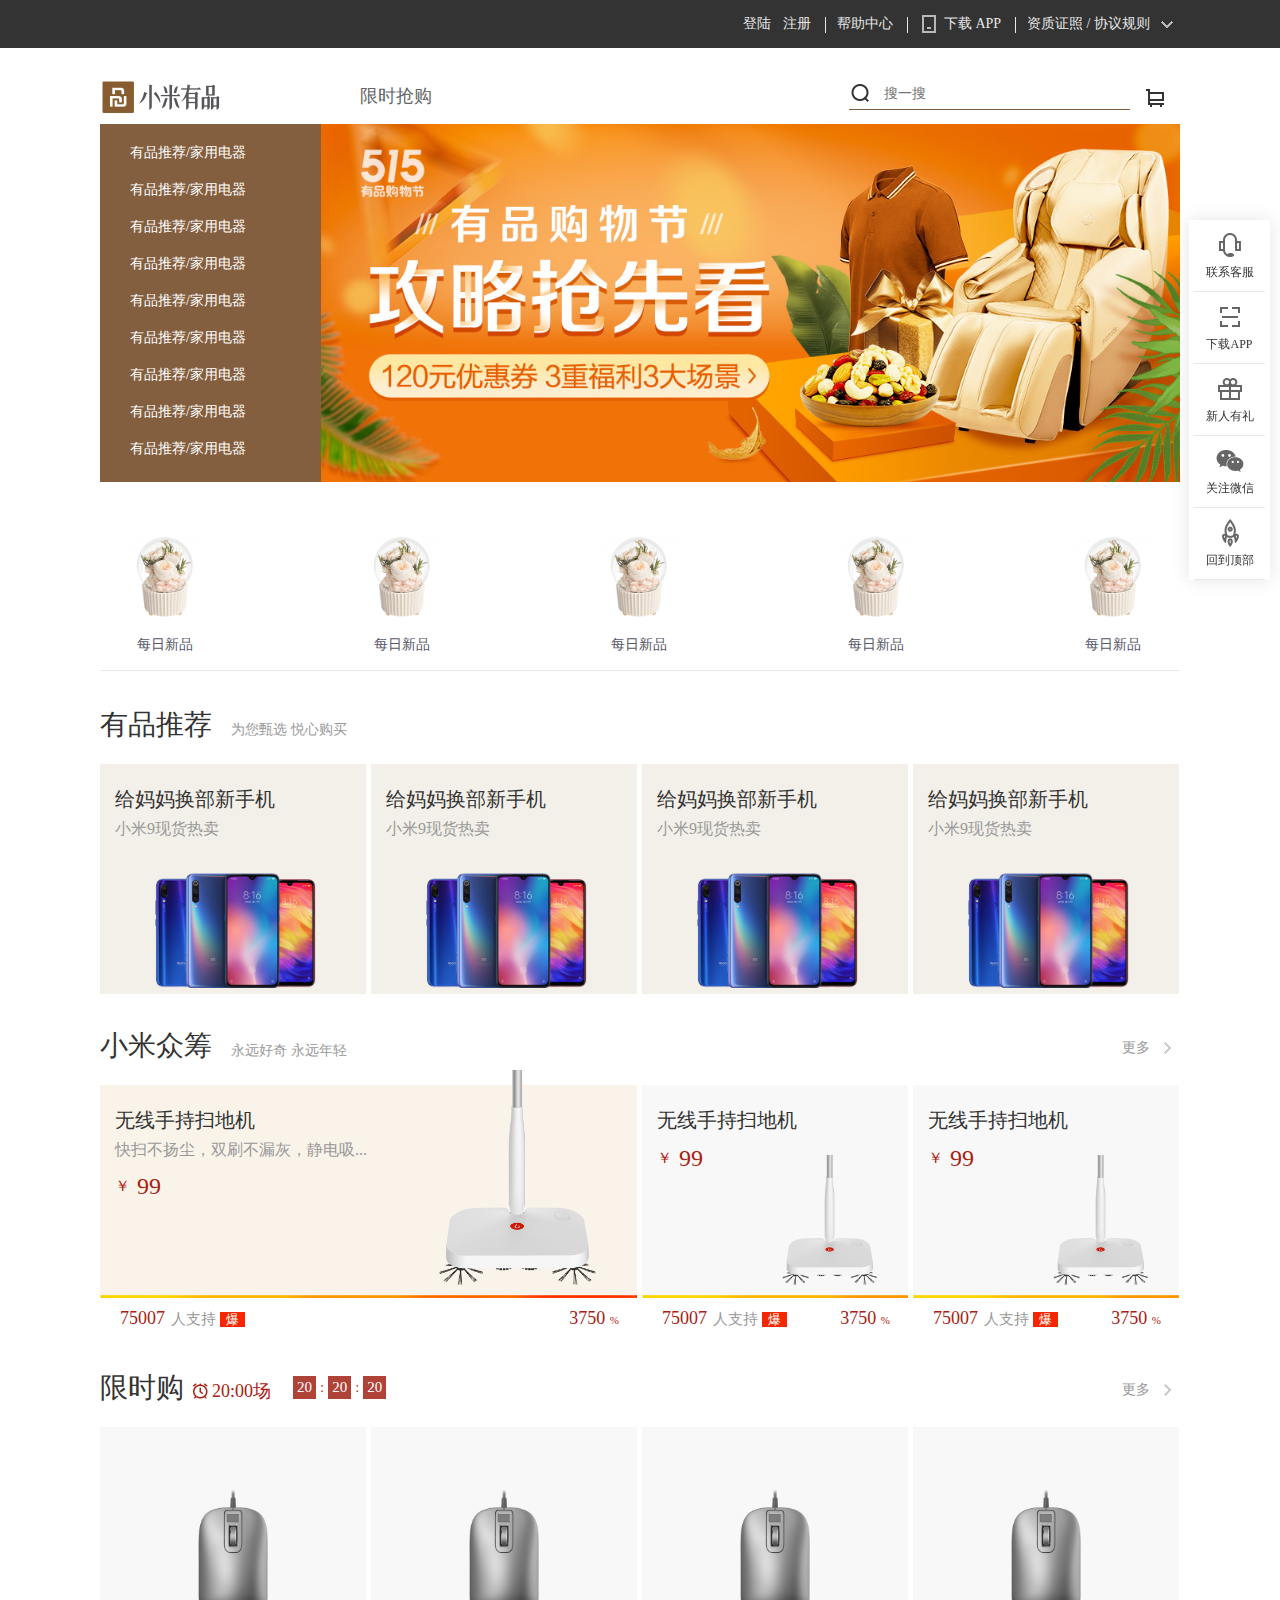
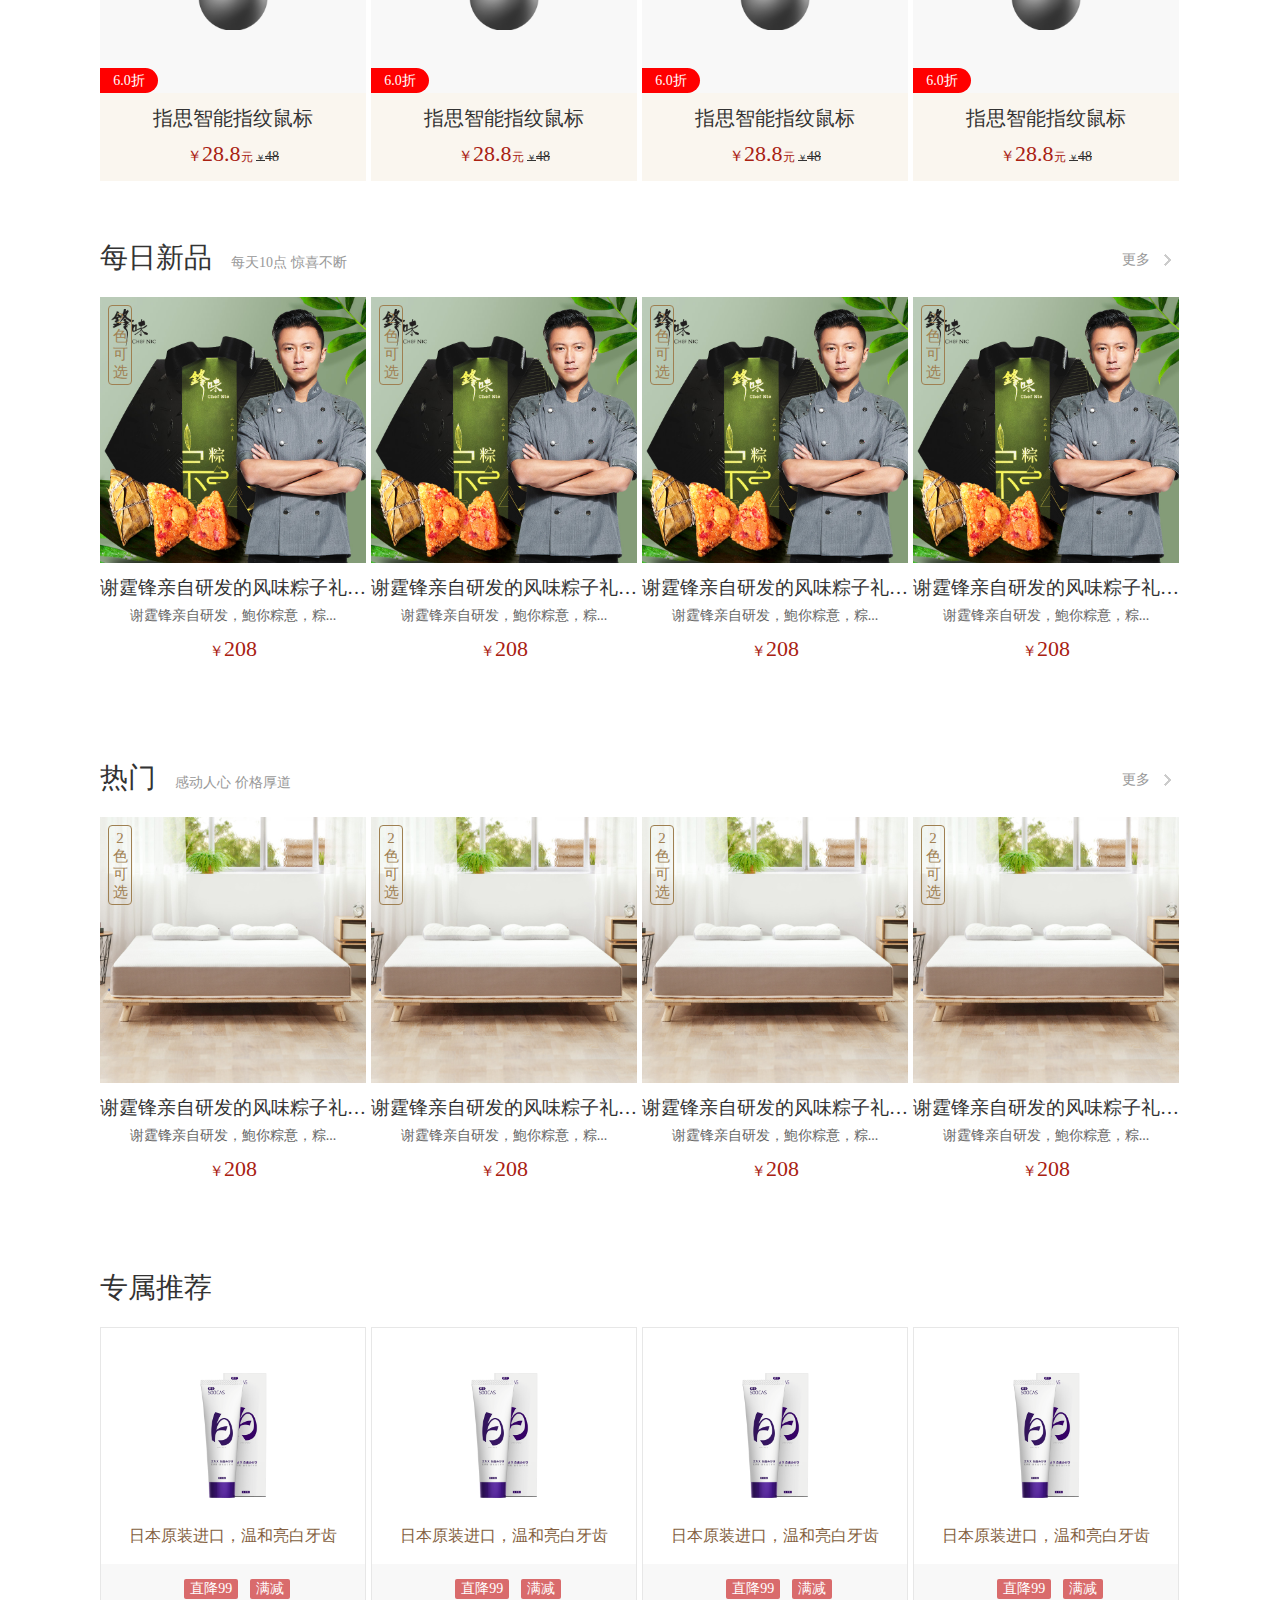
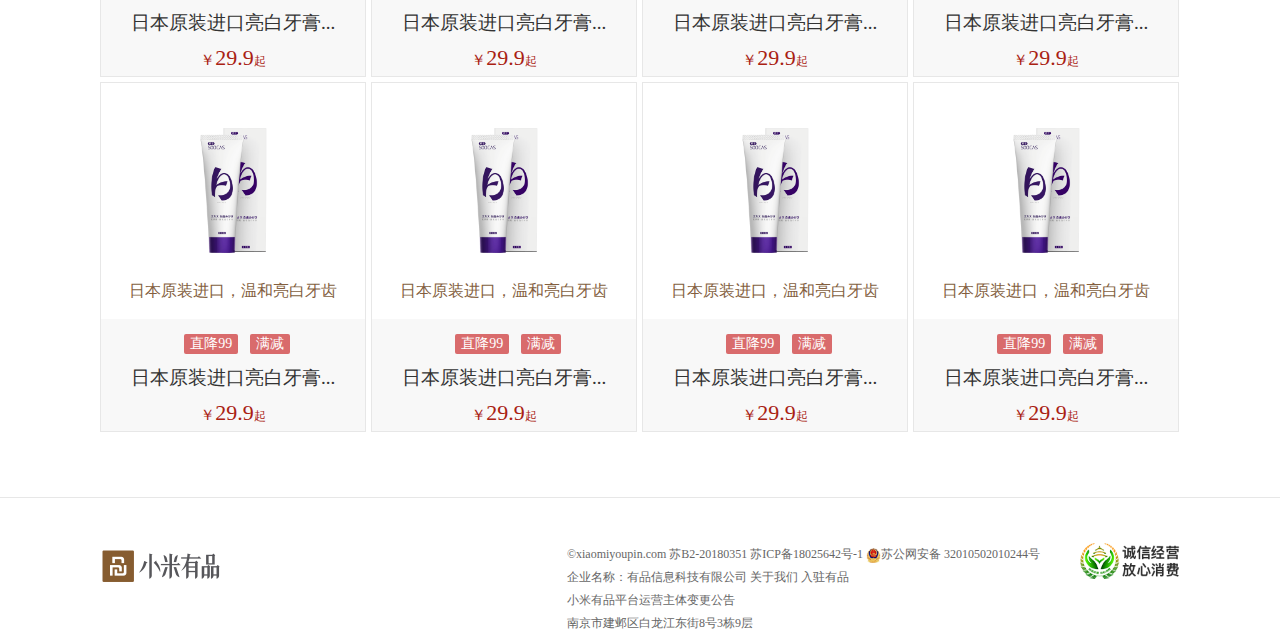
==== index.html @ fc07f922 "只要页面基本完成" ====
<html lang="en">

<head>
    <meta charset="UTF-8">
    <title>小米有品</title>
    <link rel="icon" href="favicon.ico">
    <link rel="stylesheet" href="css/reset.css">
    <link rel="stylesheet" href="css/style.css">
</head>

<body>
    <!-- top -->
    <div id="top">
        <div class="top con">
            <div class="fr">
                <ul>
                    <!-- <li class="login-info">
                        <span class="icon user"></span>
                        <a href="#" id="userinfo">用户名</a>
                        <span class="icon down"></span>
                        <div class="top-nav">
                            <ul>
                                <li><a href="#">我的订单</a></li>
                                <li><a href="#">我的资产</a></li>
                                <li><a href="#">我的收藏</a></li>
                                <li><a href="#">地址管理</a></li>
                                <li><a href="#">退出登陆</a></li>
                            </ul>
                        </div>
                    </li> -->
                    <li>
                        <a href="#">登陆</a>
                        <a href="#" style="margin-left: 8px;">注册</a>
                    </li>
                    <span class="line fl"></span>
                    <li><a href="#">帮助中心</a></li>
                    <span class="line fl"></span>
                    <li><a href="#" style="padding-left: 25px;"><span class="icon app"></span>下载 APP</a></li>
                    <span class="line fl"></span>
                    <li style="position: relative;">
                        <a href="#" style="padding-right: 22px;">资质证照 / 协议规则<span class="icon down"></span></a>
                        <div class="top-nav">
                            <ul>
                                <li><a href="#">资质证照</a></li>
                                <li><a href="#">协议规则</a></li>
                            </ul>
                        </div>
                    </li>
                </ul>
            </div>
        </div>
    </div>

    <!-- header -->
    <div id="header">
        <div class="header con">
            <h1 class="logo fl">
                <a href="#"><img src="./img/logo.png" alt=""></a>
            </h1>
            <a class="limit fl" href="#">限时抢购</a>
            <a href="#" class="icon-cart fr"></a>
            <div class="search fr">
                <a href="#" class="icon-search"></a>
                <input type="text" placeholder="搜一搜" id="search-val">
            </div>
        </div>
    </div>

    <!-- banner -->
    <div id="banner">
        <div class="banner con">
            <div class="nav fl">
                <ul>
                    <li>
                        <span>有品推荐/家用电器</span>
                        <div class="nav2">
                            <div class="group clearfix">
                                <p class="title">有品推荐</p>
                                <ul>
                                    <li class="item">
                                        <img src="./img/hot1.jpg" alt="">
                                        <span>商品</span>
                                    </li>
                                    <li class="item">
                                        <img src="./img/hot1.jpg" alt="">
                                        <span>商品</span>
                                    </li>
                                    <li class="item">
                                        <img src="./img/hot1.jpg" alt="">
                                        <span>商品</span>
                                    </li>
                                    <li class="item">
                                        <img src="./img/hot1.jpg" alt="">
                                        <span>商品</span>
                                    </li>
                                    <li class="item">
                                        <img src="./img/hot1.jpg" alt="">
                                        <span>商品</span>
                                    </li>
                                    <li class="item">
                                        <img src="./img/hot1.jpg" alt="">
                                        <span>商品</span>
                                    </li>
                                    <li class="item">
                                        <img src="./img/hot1.jpg" alt="">
                                        <span>商品</span>
                                    </li>
                                    <li class="item">
                                        <img src="./img/hot1.jpg" alt="">
                                        <span>商品</span>
                                    </li>
                                </ul>
                            </div>
                            <div class="group clearfix">
                                    <p class="title">有品推荐</p>
                                    <ul>
                                        <li class="item">
                                            <img src="./img/hot1.jpg" alt="">
                                            <span>商品</span>
                                        </li>
                                        <li class="item">
                                            <img src="./img/hot1.jpg" alt="">
                                            <span>商品</span>
                                        </li>
                                        <li class="item">
                                            <img src="./img/hot1.jpg" alt="">
                                            <span>商品</span>
                                        </li>
                                        <li class="item">
                                            <img src="./img/hot1.jpg" alt="">
                                            <span>商品</span>
                                        </li>
                                        <li class="item">
                                            <img src="./img/hot1.jpg" alt="">
                                            <span>商品</span>
                                        </li>
                                        <li class="item">
                                            <img src="./img/hot1.jpg" alt="">
                                            <span>商品</span>
                                        </li>
                                        <li class="item">
                                            <img src="./img/hot1.jpg" alt="">
                                            <span>商品</span>
                                        </li>
                                        <li class="item">
                                            <img src="./img/hot1.jpg" alt="">
                                            <span>商品</span>
                                        </li>
                                    </ul>
                                </div>
                            </div>
                    </li>
                    <li>
                        <span>有品推荐/家用电器</span>
                    </li>
                    <li>
                        <span>有品推荐/家用电器</span>
                    </li>
                    <li>
                        <span>有品推荐/家用电器</span>
                    </li>
                    <li>
                        <span>有品推荐/家用电器</span>
                    </li>
                    <li>
                        <span>有品推荐/家用电器</span>
                    </li>
                    <li>
                        <span>有品推荐/家用电器</span>
                    </li>
                    <li>
                        <span>有品推荐/家用电器</span>
                    </li>
                    <li>
                        <span>有品推荐/家用电器</span>
                    </li>
                </ul>
            </div>
            <div class="swiper fl">
                <ul>
                    <li>
                        <a href="#">
                            <img src="./img/img (1).jpg" alt="">
                        </a>
                    </li>
                </ul>
            </div>
        </div>
    </div>

    <!-- wrap -->
    <div id="wrap">
        <div class="wrap con">
            <ul>
                <li>
                    <div><img src="./img/wrap1.png" alt=""></div>
                    <p>每日新品</p>
                </li>
                <li>
                    <div><img src="./img/wrap1.png" alt=""></div>
                    <p>每日新品</p>
                </li>
                <li>
                    <div><img src="./img/wrap1.png" alt=""></div>
                    <p>每日新品</p>
                </li>
                <li>
                    <div><img src="./img/wrap1.png" alt=""></div>
                    <p>每日新品</p>
                </li>
                <li>
                    <div><img src="./img/wrap1.png" alt=""></div>
                    <p>每日新品</p>
                </li>
            </ul>
        </div>
    </div>

    <!-- recommend -->
    <div id="recommend">
        <div class="recommend con">
            <h2 class="title">
                有品推荐
                <span>为您甄选 悦心购买</span>
            </h2>
            <ul>
                <li>
                    <div class="text">
                        <h3>给妈妈换部新手机</h3>
                        <p>小米9现货热卖</p>
                    </div>
                    <img src="./img/recommend1.png" alt="">
                </li>
                <li>
                    <div class="text">
                        <h3>给妈妈换部新手机</h3>
                        <p>小米9现货热卖</p>
                    </div>
                    <img src="./img/recommend1.png" alt="">
                </li>
                <li>
                    <div class="text">
                        <h3>给妈妈换部新手机</h3>
                        <p>小米9现货热卖</p>
                    </div>
                    <img src="./img/recommend1.png" alt="">
                </li>
                <li>
                    <div class="text">
                        <h3>给妈妈换部新手机</h3>
                        <p>小米9现货热卖</p>
                    </div>
                    <img src="./img/recommend1.png" alt="">
                </li>
            </ul>
        </div>
    </div>

    <!-- crowdfounding -->
    <div id="crowdfounding">
        <div class="crowdfounding con">
            <h2 class="title">
                小米众筹
                <span>永远好奇 永远年轻</span>
                <a href="#" class="more">更多</a>
            </h2>
            <ul>
                <li>
                    <div class="inner">
                        <div class="text">
                            <h3>无线手持扫地机</h3>
                            <p>快扫不扬尘，双刷不漏灰，静电吸...</p>
                            <p class="price"><span>￥</span>99</p>
                        </div>
                        <img src="./img/wrap2.png" alt="">
                    </div>
                    <div class="line"></div>
                    <div class="info">
                        <div class="fl">
                            <span class="num">75007</span>人支持
                            <span class="tag">爆</span>
                        </div>
                        <div class="fr">
                            <span class="m-num">3750</span>
                            <span class="m-num-flag">%</span>
                        </div>
                    </div>
                </li>
                <li>
                    <div class="inner">
                        <div class="text">
                            <h3>无线手持扫地机</h3>
                            <p class="price"><span>￥</span>99</p>
                        </div>
                        <img src="./img/wrap2.png" alt="">
                    </div>
                    <div class="line"></div>
                    <div class="info">
                        <div class="fl">
                            <span class="num">75007</span>人支持
                            <span class="tag">爆</span>
                        </div>
                        <div class="fr">
                            <span class="m-num">3750</span>
                            <span class="m-num-flag">%</span>
                        </div>
                    </div>
                </li>
                <li>
                    <div class="inner">
                        <div class="text">
                            <h3>无线手持扫地机</h3>
                            <p class="price"><span>￥</span>99</p>
                        </div>
                        <img src="./img/wrap2.png" alt="">
                    </div>
                    <div class="line"></div>
                    <div class="info">
                        <div class="fl">
                            <span class="num">75007</span>人支持
                            <span class="tag">爆</span>
                        </div>
                        <div class="fr">
                            <span class="m-num">3750</span>
                            <span class="m-num-flag">%</span>
                        </div>
                    </div>
                </li>

            </ul>

        </div>
    </div>

    <!-- trap -->
    <div id="trap">
        <div class="trap con">
            <h2 class="title">
                限时购
                <img src="./img/time.png" alt=""><span class="timestr">20:00场</span>
                <a href="#" class="more">更多</a>
                <div class="time">
                    <span>20</span>
                    <span>:</span>
                    <span>20</span>
                    <span>:</span>
                    <span>20</span>
                </div>
            </h2>
            <ul>
                <li>
                    <div class="imgbox">
                        <img src="./img/trap1.png" alt="">
                        <div class="tag">6.0折</div>
                    </div>
                    <div class="textbox">
                        <h3>指思智能指纹鼠标</h3>
                        <p>
                            <span class="price">28.8</span>
                            <span class="price2">48</span>
                        </p>
                    </div>
                </li>
                <li>
                    <div class="imgbox">
                        <img src="./img/trap1.png" alt="">
                        <div class="tag">6.0折</div>
                    </div>
                    <div class="textbox">
                        <h3>指思智能指纹鼠标</h3>
                        <p>
                            <span class="price">28.8</span>
                            <span class="price2">48</span>
                        </p>
                    </div>
                </li>
                <li>
                    <div class="imgbox">
                        <img src="./img/trap1.png" alt="">
                        <div class="tag">6.0折</div>
                    </div>
                    <div class="textbox">
                        <h3>指思智能指纹鼠标</h3>
                        <p>
                            <span class="price">28.8</span>
                            <span class="price2">48</span>
                        </p>
                    </div>
                </li>
                <li>
                    <div class="imgbox">
                        <img src="./img/trap1.png" alt="">
                        <div class="tag">6.0折</div>
                    </div>
                    <div class="textbox">
                        <h3>指思智能指纹鼠标</h3>
                        <p>
                            <span class="price">28.8</span>
                            <span class="price2">48</span>
                        </p>
                    </div>
                </li>
            </ul>
        </div>
    </div>

    <!-- new -->
    <div id="new">
        <div class="new con">
            <h2 class="title">
                每日新品
                <span>每天10点 惊喜不断</span>
                <a href="#" class="more">更多</a>
            </h2>
            <ul>
                <li>
                    <div class="imgbox">
                        <img src="./img/new1.jpg" alt="">
                        <div class="tag">2色可选</div>
                    </div>
                    <div class="textbox">
                        <h3>谢霆锋亲自研发的风味粽子礼盒...</h3>
                        <p>谢霆锋亲自研发，鮑你粽意，粽...</p>
                        <p class="price">208</p>
                    </div>
                </li>
                <li>
                    <div class="imgbox">
                        <img src="./img/new1.jpg" alt="">
                        <div class="tag">2色可选</div>
                    </div>
                    <div class="textbox">
                        <h3>谢霆锋亲自研发的风味粽子礼盒...</h3>
                        <p>谢霆锋亲自研发，鮑你粽意，粽...</p>
                        <p class="price">208</p>
                    </div>
                </li>
                <li>
                    <div class="imgbox">
                        <img src="./img/new1.jpg" alt="">
                        <div class="tag">2色可选</div>
                    </div>
                    <div class="textbox">
                        <h3>谢霆锋亲自研发的风味粽子礼盒...</h3>
                        <p>谢霆锋亲自研发，鮑你粽意，粽...</p>
                        <p class="price">208</p>
                    </div>
                </li>
                <li>
                    <div class="imgbox">
                        <img src="./img/new1.jpg" alt="">
                        <div class="tag">2色可选</div>
                    </div>
                    <div class="textbox">
                        <h3>谢霆锋亲自研发的风味粽子礼盒...</h3>
                        <p>谢霆锋亲自研发，鮑你粽意，粽...</p>
                        <p class="price">208</p>
                    </div>
                </li>
            </ul>
        </div>
    </div>

    <!-- hot -->
    <div id="hot">
        <div class="hot con">
            <h2 class="title">
                热门
                <span>感动人心 价格厚道</span>
                <a href="#" class="more">更多</a>
            </h2>
            <ul>
                <li>
                    <div class="imgbox">
                        <img src="./img/hot1.jpg" alt="">
                        <div class="tag">2色可选</div>
                    </div>
                    <div class="textbox">
                        <h3>谢霆锋亲自研发的风味粽子礼盒...</h3>
                        <p>谢霆锋亲自研发，鮑你粽意，粽...</p>
                        <p class="price">208</p>
                    </div>
                </li>
                <li>
                    <div class="imgbox">
                        <img src="./img/hot1.jpg" alt="">
                        <div class="tag">2色可选</div>
                    </div>
                    <div class="textbox">
                        <h3>谢霆锋亲自研发的风味粽子礼盒...</h3>
                        <p>谢霆锋亲自研发，鮑你粽意，粽...</p>
                        <p class="price">208</p>
                    </div>
                </li>
                <li>
                    <div class="imgbox">
                        <img src="./img/hot1.jpg" alt="">
                        <div class="tag">2色可选</div>
                    </div>
                    <div class="textbox">
                        <h3>谢霆锋亲自研发的风味粽子礼盒...</h3>
                        <p>谢霆锋亲自研发，鮑你粽意，粽...</p>
                        <p class="price">208</p>
                    </div>
                </li>
                <li>
                    <div class="imgbox">
                        <img src="./img/hot1.jpg" alt="">
                        <div class="tag">2色可选</div>
                    </div>
                    <div class="textbox">
                        <h3>谢霆锋亲自研发的风味粽子礼盒...</h3>
                        <p>谢霆锋亲自研发，鮑你粽意，粽...</p>
                        <p class="price">208</p>
                    </div>
                </li>
            </ul>
        </div>
    </div>

    <!-- exclusive -->
    <div id="exclusive">
        <div class="exclusive con clearfix">
            <h2 class="title">专属推荐</h2>
            <ul>
                <li>
                    <div class="imgbox">
                        <img src="./img/tuijian1.png" alt="">
                    </div>
                    <p class="desc">日本原装进口，温和亮白牙齿</p>
                    <div class="textbox">
                        <p class="tag">
                            <span>直降99</span>
                            <span>满减</span>
                        </p>
                        <h3>日本原装进口亮白牙膏...</h3>
                        <p class="price">29.9</p>
                    </div>
                </li>
                <li>
                    <div class="imgbox">
                        <img src="./img/tuijian1.png" alt="">
                    </div>
                    <p class="desc">日本原装进口，温和亮白牙齿</p>
                    <div class="textbox">
                        <p class="tag">
                            <span>直降99</span>
                            <span>满减</span>
                        </p>
                        <h3>日本原装进口亮白牙膏...</h3>
                        <p class="price">29.9</p>
                    </div>
                </li>
                <li>
                    <div class="imgbox">
                        <img src="./img/tuijian1.png" alt="">
                    </div>
                    <p class="desc">日本原装进口，温和亮白牙齿</p>
                    <div class="textbox">
                        <p class="tag">
                            <span>直降99</span>
                            <span>满减</span>
                        </p>
                        <h3>日本原装进口亮白牙膏...</h3>
                        <p class="price">29.9</p>
                    </div>
                </li>
                <li>
                    <div class="imgbox">
                        <img src="./img/tuijian1.png" alt="">
                    </div>
                    <p class="desc">日本原装进口，温和亮白牙齿</p>
                    <div class="textbox">
                        <p class="tag">
                            <span>直降99</span>
                            <span>满减</span>
                        </p>
                        <h3>日本原装进口亮白牙膏...</h3>
                        <p class="price">29.9</p>
                    </div>
                </li>
                <li>
                    <div class="imgbox">
                        <img src="./img/tuijian1.png" alt="">
                    </div>
                    <p class="desc">日本原装进口，温和亮白牙齿</p>
                    <div class="textbox">
                        <p class="tag">
                            <span>直降99</span>
                            <span>满减</span>
                        </p>
                        <h3>日本原装进口亮白牙膏...</h3>
                        <p class="price">29.9</p>
                    </div>
                </li>
                <li>
                    <div class="imgbox">
                        <img src="./img/tuijian1.png" alt="">
                    </div>
                    <p class="desc">日本原装进口，温和亮白牙齿</p>
                    <div class="textbox">
                        <p class="tag">
                            <span>直降99</span>
                            <span>满减</span>
                        </p>
                        <h3>日本原装进口亮白牙膏...</h3>
                        <p class="price">29.9</p>
                    </div>
                </li>
                <li>
                    <div class="imgbox">
                        <img src="./img/tuijian1.png" alt="">
                    </div>
                    <p class="desc">日本原装进口，温和亮白牙齿</p>
                    <div class="textbox">
                        <p class="tag">
                            <span>直降99</span>
                            <span>满减</span>
                        </p>
                        <h3>日本原装进口亮白牙膏...</h3>
                        <p class="price">29.9</p>
                    </div>
                </li>
                <li>
                    <div class="imgbox">
                        <img src="./img/tuijian1.png" alt="">
                    </div>
                    <p class="desc">日本原装进口，温和亮白牙齿</p>
                    <div class="textbox">
                        <p class="tag">
                            <span>直降99</span>
                            <span>满减</span>
                        </p>
                        <h3>日本原装进口亮白牙膏...</h3>
                        <p class="price">29.9</p>
                    </div>
                </li>
            </ul>
        </div>
    </div>

    <!-- fixedbar -->
    <div id="fixedbar">
        <ul>
            <li>
                <i class="icon"></i>
                <p>联系客服</p>
            </li>
            <li>
                <i class="icon"></i>
                <p>下载APP</p>
            </li>
            <li>
                <i class="icon"></i>
                <p>新人有礼</p>
            </li>
            <li>
                <i class="icon"></i>
                <p>关注微信</p>
            </li>
            <li>
                <i class="icon"></i>
                <p>回到顶部</p>
            </li>
        </ul>
    </div>

    <!-- footer -->
    <div id="footer">
        <div class="footer con">
            <div class="f-logo fl">
                <img src="./img/logo.png" alt="">
            </div>
            <div class="f-logo fr">
                <img src="./img/flogo.png" alt="">
            </div>
            <div class="about fr">
                <p>©xiaomiyoupin.com 苏B2-20180351 苏ICP备18025642号-1 <i class="icon"><img src="./img/ficon.png"
                            alt=""></i>苏公网安备 32010502010244号</p>
                <p>企业名称：有品信息科技有限公司 关于我们 入驻有品</p>
                <p>小米有品平台运营主体变更公告</p>
                <p>南京市建邺区白龙江东街8号3栋9层</p>
            </div>
        </div>
    </div>

</body>

</html>
---- css/style.css ----
/* top */
#top {
    height: 48px;
    background: #333;
    font-size: 14px;
    line-height: 48px;
    color: #e7e7e7;
}

.top a {
    color: #e7e7e7;
}

.top a:hover {
    color: #fff;
}

.top .fr {
    /* width: 465px; */
    height: 48px;
}

.top li {
    float: left;
    margin: 0 8px;
    position: relative;
}

.top .line {
    display: inline-block;
    border-color: #666;
    margin: 17px 3px 0 6px;
    height: 16px;
    vertical-align: middle;
    border-right: 1px solid #e7e7e7;
}

.top .icon {
    display: inline-block;
    background-image: url('../img/icons.png')
}

.top .app {
    width: 30px;
    height: 30px;
    background-position: 0 -1016px;
    position: absolute;
    left: -5px;
    top: 9px;
}

.top .down {
    width: 30px;
    height: 30px;
    background-position: 0 -1662;
    position: absolute;
    right: -10;
    top: 9px;
}

.top .user {
    width: 30px;
    height: 30px;
    background-position: 0 -710;
    position: absolute;
    left: 0;
    top: 9px;
}

.login-info{
    position: relative;
}

.login-info:hover .top-nav{
    height: 175px;
    opacity: 1;
}

.top-nav{
    position: absolute;
    width: 100px;
    height: 0;
    left: 50%;
    margin-left: -50px;
    top: 48px;
    box-shadow: 0 3px 28px rgba(0,0,0,.1);
    transition: all .3s cubic-bezier(0,1,.5,1);
    background: #fff;
    z-index: 999;
    overflow: hidden;
    opacity: 0;
}

.top-nav li{
    width: 80px;
    height: 35px;
    line-height: 35px;
    padding: 0 10px;
    margin: 0;
    text-align: center;
}

.top-nav li:hover{
    background: #845f3f;
}

.top-nav li a{
    display: block;
    font-size: 14px;
    color: #666;
}

.top-nav li:hover a{
    color: #fff;
}

#userinfo{
    display: inline-block;
    min-width: 50px;
    text-align: center;
    padding: 0 25px 0 40px;
    margin-right: -5px;
}


/* header */
#header {
    height: 51px;
    padding-top: 20px;
    margin-bottom: 5px;
}

.header .logo {
    padding-top: 6px;
    width: 260px;
}

.header .logo img {
    width: 123px;
}

.header .limit {
    display: block;
    margin-right: 32px;
    height: 51px;
    line-height: 57px;
    font-size: 18px;
    color: #666;
}

.header .search {
    width: 246px;
    padding-left: 35px;
    padding-top: 9px;
    height: 32px;
    /* border-bottom: 1px solid #e7e7e7; */
    border-bottom: 1px solid #845f3f;
    position: relative;
}

.header .icon-search {
    display: inline-block;
    width: 30px;
    height: 30px;
    background-image: url('../img/icons.png');
    background-position: 0 -1458px;
    position: absolute;
    left: -4px;
    top: 10px;
}

.icon-search:hover {
    background-position: 0 -1424px;
}

#search-val {
    width: 100%;
    height: 32px;
    border: none;
    color: #333;
    font-size: 14px;
    outline: 0;
}

.header .icon-cart {
    display: inline-block;
    width: 30px;
    height: 30px;
    background-image: url('../img/icons.png');
    background-position: 0 -948px;
    margin: 15px 10px 5px;
}

.icon-cart:hover {
    background-position: 0 -1186px;
}

/* banner */
#banner {
    height: 358px;
}

.banner {
    height: 358px;
    background: orangered;
    position: relative;
}

.banner .nav {
    height: 338px;
    background-color: #845f3f;
    padding: 10px 0;
    width: 221px;
}

.banner .nav li {
    width: 161px;
    padding: 0 30px;
    height: 37px;
    line-height: 37px;
    color: #fff;
    text-align: left;
    overflow: hidden;
    /* position: relative; */
}

.nav>ul>li:hover {
    background-color: #684b34;
    color: #f1ede9;
}

.nav .nav2{
    width: 797px;
    height: 316px;
    padding: 20px 30px;
    background: #fff;
    border: 1px solid #eee;
    overflow-y: auto;
    display: none;
    position: absolute;
    right: 0;
    top: 0;
    z-index: 99;
    clear: both;
}

.nav2 p.title{
    font-size: 14px;
    color: #333;
}

.nav2 .group{
    margin-bottom: 15px;
    font-size: 14px;
    color: #666;
}

.nav .group ul .item{
    float: left;
    width: 195px;
    height: 40px;
    margin-bottom: 30px;
    line-height: 40px;
    padding: 0;
}

.nav .group ul .item img{
    width: 40px;
    height: 40px;
    margin-right: 10px;  
}

.nav .group ul .item span{
    color: #666;
}

.nav li:hover .nav2{
    display: block;
    top: 0;
    right: 0;
}

.banner .swiper {
    width: 859px;
    height: 358px;
    background: palevioletred;
}

.swiper li img{
    width: 859px;
    height: 358px;
}



/* wrap */
#wrap {
    height: 159px;
    padding-top: 30px;
}

.wrap {
    height: 148px;
    padding-bottom: 10px;
    border-bottom: 1px solid #E7E7E7;
}

.wrap li {
    float: left;
    width: 130px;
    height: 143px;
    margin-right: 107px;
    cursor: pointer;
}

.wrap li:last-child {
    margin-right: 0;
}

.wrap li div {
    padding: 25px 25px 15px;
}

.wrap li div img {
    width: 80px;
    height: 80px;
}

.wrap li p {
    font-size: 14px;
    margin-top: 4px;
    width: 130px;
    text-align: center;
    color: #555666;
}

/* title */
h2.title {
    color: #333;
    font-size: 28px;
    font-weight: 400;
    margin-bottom: 20px;
    position: relative;
}

h2.title span {
    margin-left: 12px;
    font-size: 14px;
    color: #999;
}

.title .more {
    position: absolute;
    right: 0;
    top: 6px;
    width: 58px;
    height: 30px;
    line-height: 30px;
    font-size: 14px;
    color: #999;
    background: url('../img/icons.png');
    background-position: 30 -1118px;
    cursor: pointer;
}

.title .more:hover {
    color: #845f3f;
    background-position: 30 -1084px;
}



/* recommend */
#recommend {
    height: 286px;
    margin-top: 35px;
}

.recommend {
    height: 286px;
}

.recommend li {
    float: left;
    margin-left: 5px;
    width: 266px;
    height: 230px;
    text-align: center;
    background: #f3f0e9;
}

.recommend li:first-child {
    margin-left: 0;
}

.recommend li .text {
    text-align: left;
    padding: 23px 0 0 15px;
}

.recommend .text h3 {
    color: #333;
    font-size: 20px;
    line-height: 24px;
    height: 24px;
}

.recommend .text p {
    color: #999;
    font-size: 16px;
    line-height: 20px;
    height: 20px;
    margin-top: 8px;
}

.recommend li img {
    width: 175px;
    height: 117px;
    margin-top: 32px;
}

/* crowdfounding */
#crowdfounding {
    margin-top: 35px;
    height: 302px;
}

.crowdfounding li {
    float: left;
    width: 266px;
    height: 245px;
    margin-left: 5px;
    position: relative;
}

.crowdfounding li .inner {
    height: 210px;
    background: #F8F8F8;
}

.crowdfounding li .text {
    padding: 23px 0 0 15px;
}

.crowdfounding .text h3 {
    color: #333;
    margin-top: 0;
    font-size: 20px;
    line-height: 24px;
    height: 24px;
}

.crowdfounding .text p {
    color: #999;
    font-size: 16px;
    line-height: 20px;
    height: 20px;
    margin-top: 8px;
}

.crowdfounding .text .price {
    font-size: 24px;
    line-height: 28px;
    height: 28px;
    overflow: hidden;
    color: #a92112;
    margin-top: 12px;
}

.crowdfounding .text .price span {
    font-size: 15px;
    vertical-align: top;
    margin-right: 7px;
}

.crowdfounding li img {
    position: absolute;
    width: 130px;
    height: 130px;
    right: 15px;
    bottom: 45px;
}

.crowdfounding li:first-child {
    width: 537px;
    margin-left: 0;
}

.crowdfounding li:first-child .inner {
    background: #F9F3E9;
}

.crowdfounding li:first-child img {
    width: 215px;
    height: 215px;
}

.crowdfounding li .line {
    height: 3px;
    background: url('../img/bar.jpg') no-repeat;
}

.crowdfounding li .info {
    height: 25px;
    padding-top: 10px;
}

.crowdfounding .info .fl {
    color: #999;
    font-size: 15px;
    margin-left: 20px;
}

.crowdfounding .info .num {
    margin-right: 6px;
    color: #a92112;
    font-size: 18px;
}

.crowdfounding .info .tag {
    padding: 0 6px;
    color: #fff;
    font-size: 13px;
    line-height: 18px;
    background: #F62700;
}

.crowdfounding .info .fr {
    color: #a92112;
    font-size: 18px;
    margin-right: 18px;
}

.crowdfounding .info .m-num-flag {
    font-size: 11px;
}

/* trap */
#trap {
    height: 410px;
    margin-top: 40px;
}

.title img {
    width: 18px;
    height: 18px;
}

.title .timestr {
    margin-left: 3px;
    font-size: 18px;
    color: #a92112;
}

.title .time {
    position: absolute;
    left: 190px;
    top: -2px;
}

.title .time span:nth-child(odd) {
    display: inline-block;
    width: 23px;
    height: 23px;
    line-height: 23px;
    margin: 0 3px;
    color: #fff;
    text-align: center;
    font-size: 15px;
    background: #b04337;
}

.title .time span:nth-child(even) {
    display: inline-block;
    margin: 0 -6px;
    font-size: 15px;
    color: #b04337;
}

.trap li {
    float: left;
    width: 266px;
    height: 354px;
    margin-right: 5px;
    transition: all 0.2s;
}

.trap li:last-child {
    margin-right: 0;
}

.trap li:hover {
    box-shadow: 0 2px 20px rgba(0, 0, 0, .1);
    transform: translate3d(0, -2px, 0);
}

.trap .imgbox {
    width: 266px;
    height: 266px;
    padding: 63px;
    background: #f8f8f8;
    position: relative;
    box-sizing: border-box;
}

.trap .imgbox img {
    width: 140px;
    height: 140px;
}

.trap .imgbox .tag {
    width: 58px;
    height: 25px;
    background: red;
    border-radius: 0 15px 15px 0;
    line-height: 25px;
    text-align: center;
    color: #fff;
    position: absolute;
    left: 0;
    bottom: 0;
}

.trap .textbox {
    height: 60px;
    padding: 13px 0 15px;
    text-align: center;
    background: #faf6ef;
}

.trap .textbox h3 {
    color: #333;
    font-size: 20px;
    line-height: 24px;
    height: 24px;
}

.trap .textbox p {
    height: 26px;
    margin-top: 11px;
}

.trap p .price {
    font-size: 22px;
    line-height: 26px;
    color: #a92112;
}

.trap p .price::before {
    content: '￥';
    font-size: 15px;
}

.trap p .price::after {
    content: '元';
    font-size: 12px;
}

.trap p .price2 {
    font-size: 14px;
    line-height: 26px;
    text-decoration: line-through;
}

.trap p .price2::before {
    content: '￥';
    font-size: 9px;
}

#new,
#hot {
    height: 432px;
    margin-top: 60px;
    padding-bottom: 28px;
}

.new li,
.hot li {
    float: left;
    width: 266px;
    height: 375px;
    margin-right: 5px;
    transition: all .4s;
}

.new li:hover,
.hot li:hover {
    box-shadow: 0 2px 20px rgba(0, 0, 0, .1);
    transform: translate3d(0, -2px, 0);
}

.new li:last-child,
.hot li:last-child {
    margin-right: 0;
}

.new li .imgbox,
.hot li .imgbox {
    width: 266px;
    height: 266px;
    position: relative;
}

.new .imgbox img,
.hot .imgbox img {
    width: 266px;
    height: 266px;
}

.new .imgbox .tag,
.hot .imgbox .tag {
    position: absolute;
    padding: 3px;
    left: 8px;
    top: 8px;
    width: 16px;
    line-height: 18px;
    font-size: 15px;
    text-align: center;
    word-wrap: break-word;
    border-radius: 4px;
    border: 1px solid #9f8052;
    background-color: transparent;
    color: #9f8052;
}

.new .textbox,
.hot .textbox {
    height: 109px;
    text-align: center;
    padding: 13px 0 10px;
    box-sizing: border-box;
}

.new .textbox h3,
.hot .textbox h3 {
    color: #333;
    font-size: 19px;
    line-height: 23px;
    height: 23px;
    overflow: hidden;
    white-space: nowrap;
    text-overflow: ellipsis;
}

.new .textbox p,
.hot .textbox p {
    color: #666;
    font-size: 14px;
    line-height: 18px;
    height: 18px;
    margin-top: 8px;
}

.new .textbox .price,
.hot .textbox .price {
    font-size: 22px;
    line-height: 26px;
    color: #a92112;
    height: 26px;
    margin-top: 11px;
}

.new .textbox .price::before,
.hot .textbox .price::before {
    content: '￥';
    font-size: 15px;
}

/* exclusive */
#exclusive {
    margin-top: 50px;
}

.exclusive li {
    float: left;
    width: 264px;
    height: 348px;
    text-align: center;
    border: 1px solid #e7e7e7;
    margin:0 0 5px 5px;
    transition: all .4s;
}

.exclusive li:hover{
    box-shadow: 0 2px 20px rgba(0,0,0,.1);
    transform: translate3d(0,-2px,0);
}

.exclusive li:nth-child(4n+1){
    margin-left: 0px;
}

.exclusive .imgbox {
    padding: 45px 70px 28px;
    box-sizing: border-box;
}

.exclusive .imgbox img {
    width: 125px;
    height: 125px;
}

.exclusive .desc {
    color: #845f3f;
    font-size: 16px;
    line-height: 20px;
    height: 20px;
}

.exclusive .textbox {
    height: 112px;
    padding: 13px 0 10px;
    margin-top: 18px;
    text-align: center;
    background: #f8f8f8;
    box-sizing: border-box;
}

.exclusive .textbox h3 {
    color: #333;
    font-size: 19px;
    line-height: 23px;
    height: 23px;
    overflow: hidden;
    white-space: nowrap;
    text-overflow: ellipsis;
    margin-top: 10px;
}

.exclusive .textbox .tag{
    height: 20px;
    padding: 2px 0;
}

.exclusive .tag span{
    display: inline-block;
    height: 20px;
    margin-left: 8px;
    padding: 0 6px;
    color: #fff;
    font-size: 14px;
    line-height: 20px;
    border-radius: 2px;
    vertical-align: bottom;
    background: #D96B6C;
}

.exclusive .price {
    font-size: 22px;
    line-height: 26px;
    color: #a92112;
    margin-top: 11px;
}

.exclusive .price::before {
    content: '￥';
    font-size: 15px;
}

.exclusive .price::after {
    content: '起';
    font-size: 12px;
}

/* fixedbar */
#fixedbar{
    position: fixed;
    top: 220px;
    right: 10px;
    z-index: 999;
    width: 71px;
    padding: 0 5px;
    background: #fff;
    box-shadow: 0 0 18px rgba(0,0,0,.1);
}

#fixedbar li{
    padding: 10px;
    border-bottom: 1px solid #e7e7e7;
    cursor: pointer;
    font-size: 12px;
    text-align: center;
    position: relative;
    color: #333;
    height: 51px;
}

#fixedbar li:hover{
    color: #845f3f;
}

#fixedbar .icon{
    display: block;
    width: 30px;
    height: 30px;
    margin: 0 auto 4px;
    background-image: url('../img/icons.png');
    background-repeat: no-repeat;
}

#fixedbar li:nth-child(1) .icon{
    background-position: 0 -1628px;
}

#fixedbar li:nth-child(1):hover .icon{
    background-position: 0 -1594px;
}

#fixedbar li:nth-child(2):hover .icon{
    background-position: 0 -1220px;
}

#fixedbar li:nth-child(2) .icon{
    background-position: 0 -1254px;
}

#fixedbar li:nth-child(3) .icon{
    background-position: 0 -778px;
}

#fixedbar li:nth-child(3):hover .icon{
    background-position: 0 -744px;
}

#fixedbar li:nth-child(4) .icon{
    background-position: 0 -982px;
}

#fixedbar li:nth-child(4):hover .icon{
    background-position: 0 -1764px;
}

#fixedbar li:nth-child(5) .icon{
    background-position: 0 -1288px;
}

#fixedbar li:nth-child(5):hover .icon{
    background-position: 0 -1322px;
}

/* footer */
#footer{
    height: 45px;
    margin-top: 60px;
    padding: 45px 0;
    line-height: 23px;
    border-top: 1px solid #e7e7e7;
    color: #666;
}

.f-logo img{
    height: 45px;
}

.f-logo.fr img{
    height: 36px;
}

.footer .about{
    font-size: 12px;
    color: #666;
    margin-right: 40px;
}

.footer .icon img{
    width: 15;
    height: 15px;
}
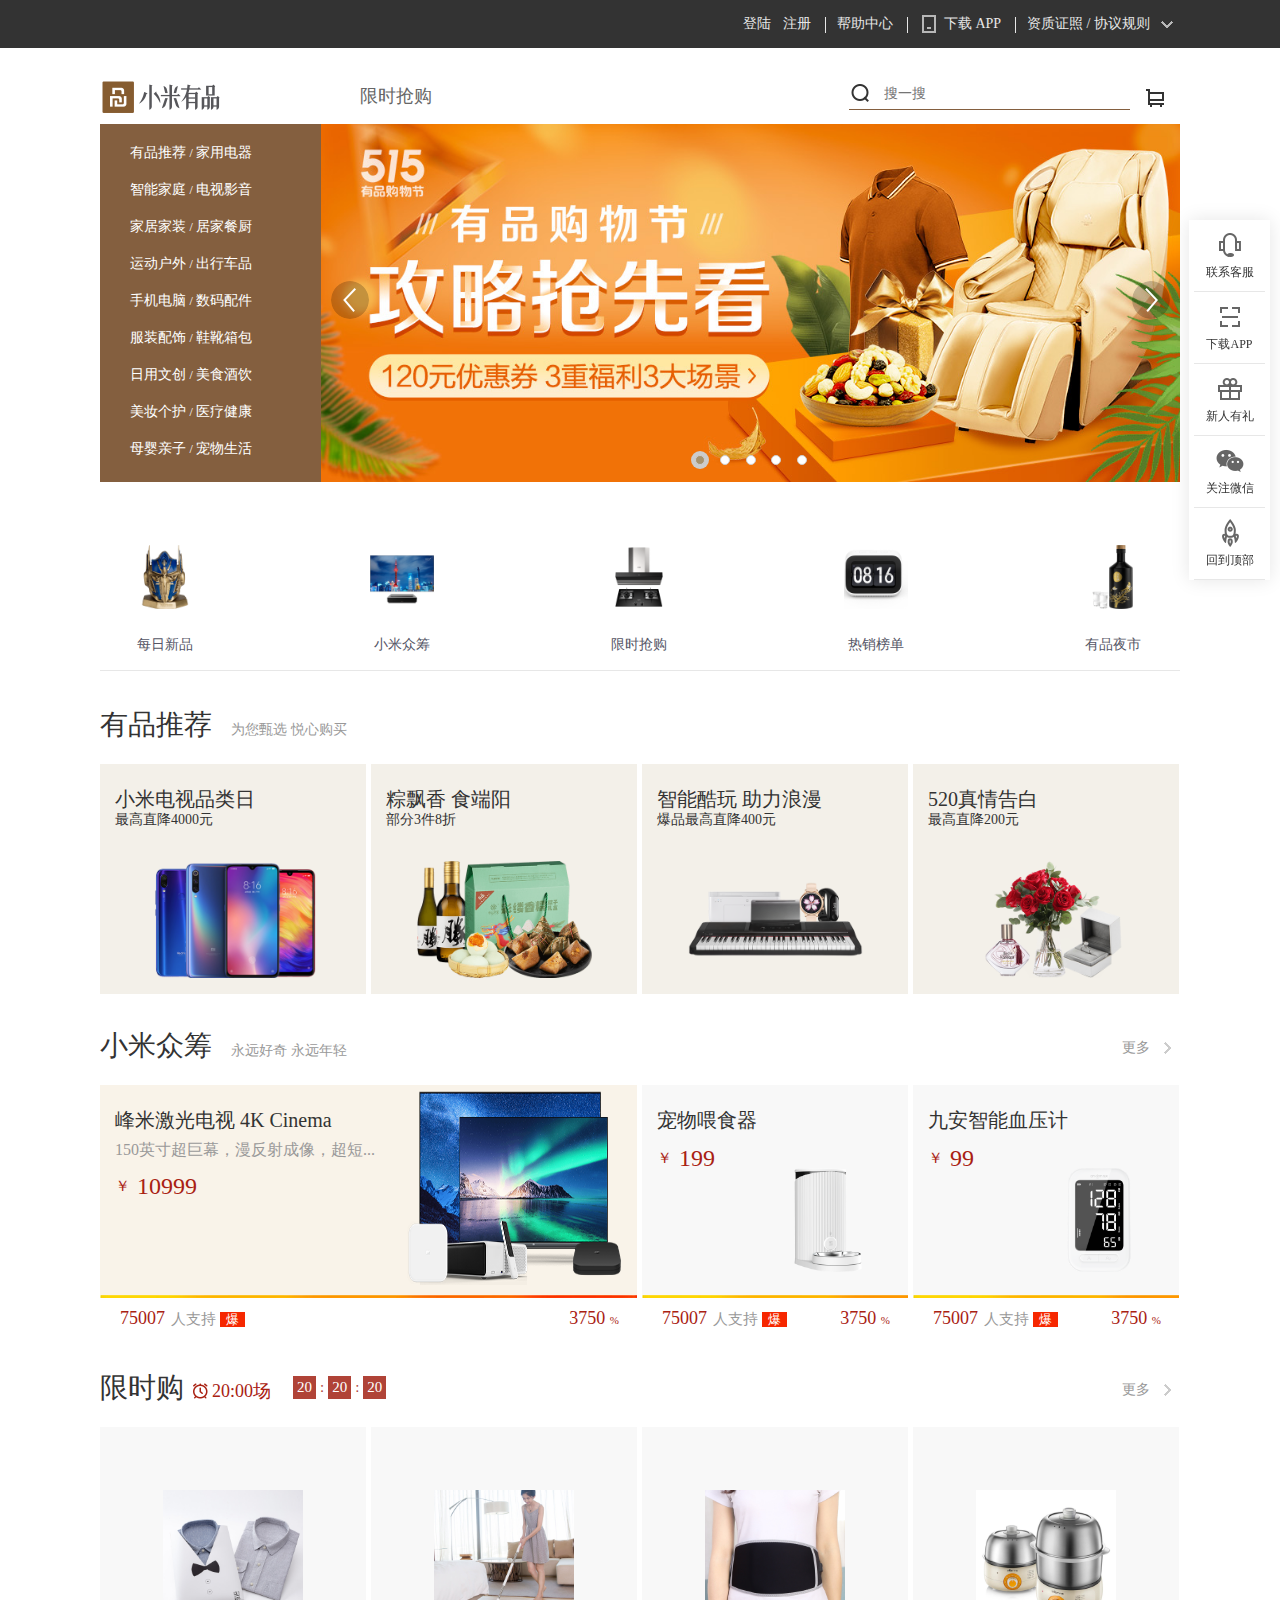
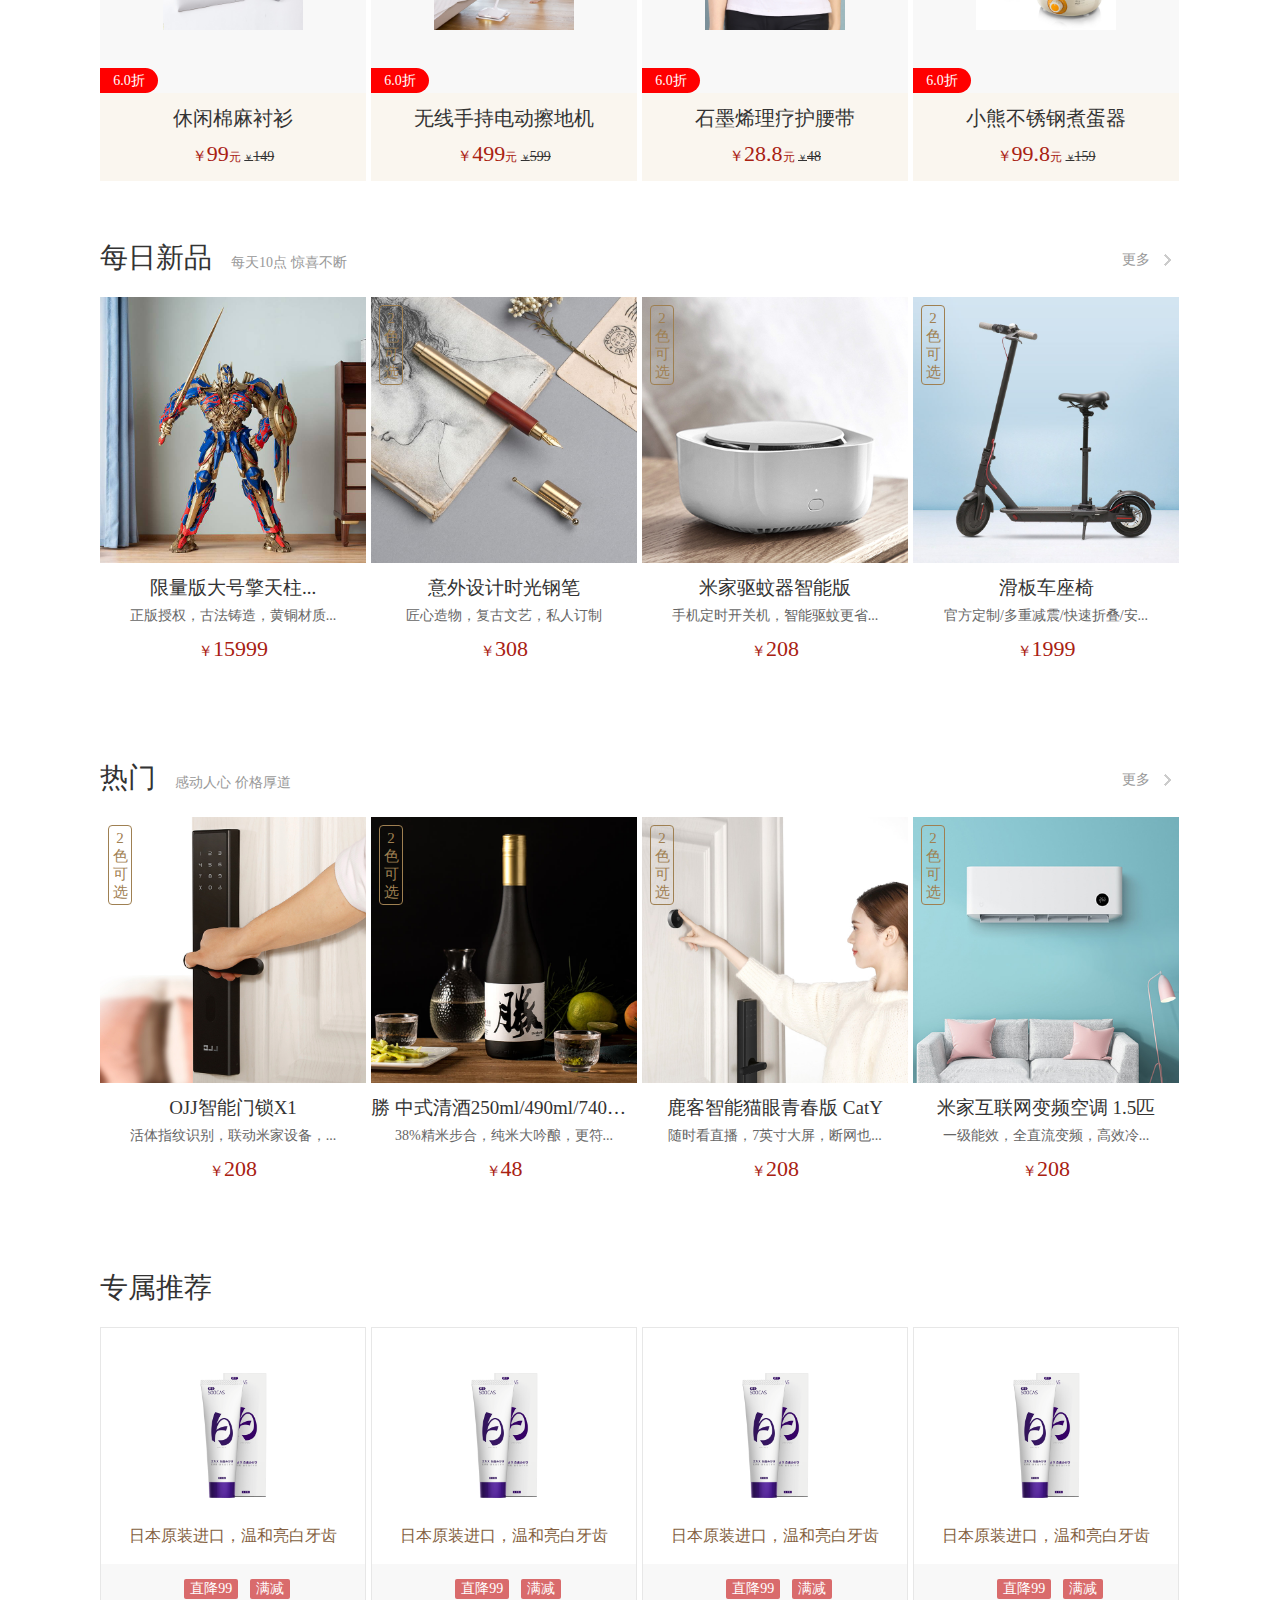
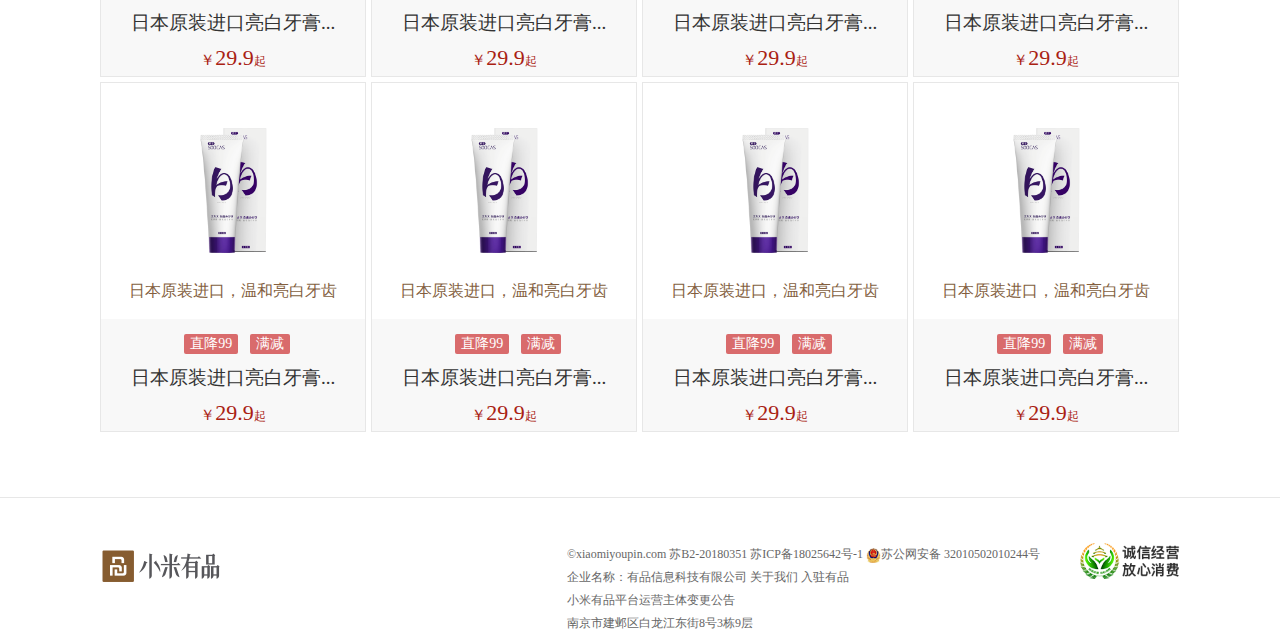
==== commit a77c8dd6: "基础完成版" ====
--- a/index.html
+++ b/index.html
@@ -5,7 +5,12 @@
     <title>小米有品</title>
     <link rel="icon" href="favicon.ico">
     <link rel="stylesheet" href="css/reset.css">
-    <link rel="stylesheet" href="css/style.css">
+    <link rel="stylesheet" href="css/index.css">
+    <!-- <link rel="stylesheet" href="css/top.css">
+    <link rel="stylesheet" href="css/header.css">
+    <link rel="stylesheet" href="css/bar.css">
+    <link rel="stylesheet" href="css/footer.css"> -->
+    <link rel="stylesheet" href="css/common.css">
 </head>
 
 <body>
@@ -14,7 +19,7 @@
         <div class="top con">
             <div class="fr">
                 <ul>
-                    <!-- <li class="login-info">
+                    <li class="login-info">
                         <span class="icon user"></span>
                         <a href="#" id="userinfo">用户名</a>
                         <span class="icon down"></span>
@@ -24,13 +29,13 @@
                                 <li><a href="#">我的资产</a></li>
                                 <li><a href="#">我的收藏</a></li>
                                 <li><a href="#">地址管理</a></li>
-                                <li><a href="#">退出登陆</a></li>
+                                <li id="logout"><a href="#">退出登陆</a></li>
                             </ul>
                         </div>
-                    </li> -->
-                    <li>
-                        <a href="#">登陆</a>
-                        <a href="#" style="margin-left: 8px;">注册</a>
+                    </li>
+                    <li class="lognreg">
+                        <a href="./html/login.html">登陆</a>
+                        <a href="./html/reg.html" style="margin-left: 8px;">注册</a>
                     </li>
                     <span class="line fl"></span>
                     <li><a href="#">帮助中心</a></li>
@@ -55,10 +60,15 @@
     <div id="header">
         <div class="header con">
             <h1 class="logo fl">
-                <a href="#"><img src="./img/logo.png" alt=""></a>
+                <a href="#" style="display: inline-block;">
+                    <!-- <img src="./img/logo.png" alt=""> -->
+                </a>
             </h1>
             <a class="limit fl" href="#">限时抢购</a>
-            <a href="#" class="icon-cart fr"></a>
+            <div class="shopping fr">
+                <a href="###" id="cart" class="icon-cart fr"></a>
+                <span class="cart_info">0</span>
+            </div>
             <div class="search fr">
                 <a href="#" class="icon-search"></a>
                 <input type="text" placeholder="搜一搜" id="search-val">
@@ -70,10 +80,12 @@
     <div id="banner">
         <div class="banner con">
             <div class="nav fl">
-                <ul>
-                    <li>
-                        <span>有品推荐/家用电器</span>
-                        <div class="nav2">
+                <ul id="nav">
+                    <li>
+                        <a href="#">有品推荐</a>
+                        <span>/</span>
+                        <a href="#">家用电器</a>
+                        <!-- <div class="nav2">
                             <div class="group clearfix">
                                 <p class="title">有品推荐</p>
                                 <ul>
@@ -112,77 +124,116 @@
                                 </ul>
                             </div>
                             <div class="group clearfix">
-                                    <p class="title">有品推荐</p>
-                                    <ul>
-                                        <li class="item">
-                                            <img src="./img/hot1.jpg" alt="">
-                                            <span>商品</span>
-                                        </li>
-                                        <li class="item">
-                                            <img src="./img/hot1.jpg" alt="">
-                                            <span>商品</span>
-                                        </li>
-                                        <li class="item">
-                                            <img src="./img/hot1.jpg" alt="">
-                                            <span>商品</span>
-                                        </li>
-                                        <li class="item">
-                                            <img src="./img/hot1.jpg" alt="">
-                                            <span>商品</span>
-                                        </li>
-                                        <li class="item">
-                                            <img src="./img/hot1.jpg" alt="">
-                                            <span>商品</span>
-                                        </li>
-                                        <li class="item">
-                                            <img src="./img/hot1.jpg" alt="">
-                                            <span>商品</span>
-                                        </li>
-                                        <li class="item">
-                                            <img src="./img/hot1.jpg" alt="">
-                                            <span>商品</span>
-                                        </li>
-                                        <li class="item">
-                                            <img src="./img/hot1.jpg" alt="">
-                                            <span>商品</span>
-                                        </li>
-                                    </ul>
-                                </div>
+                                <p class="title">有品推荐</p>
+                                <ul>
+                                    <li class="item">
+                                        <img src="./img/hot1.jpg" alt="">
+                                        <span>商品</span>
+                                    </li>
+                                    <li class="item">
+                                        <img src="./img/hot1.jpg" alt="">
+                                        <span>商品</span>
+                                    </li>
+                                    <li class="item">
+                                        <img src="./img/hot1.jpg" alt="">
+                                        <span>商品</span>
+                                    </li>
+                                    <li class="item">
+                                        <img src="./img/hot1.jpg" alt="">
+                                        <span>商品</span>
+                                    </li>
+                                    <li class="item">
+                                        <img src="./img/hot1.jpg" alt="">
+                                        <span>商品</span>
+                                    </li>
+                                    <li class="item">
+                                        <img src="./img/hot1.jpg" alt="">
+                                        <span>商品</span>
+                                    </li>
+                                    <li class="item">
+                                        <img src="./img/hot1.jpg" alt="">
+                                        <span>商品</span>
+                                    </li>
+                                    <li class="item">
+                                        <img src="./img/hot1.jpg" alt="">
+                                        <span>商品</span>
+                                    </li>
+                                </ul>
                             </div>
-                    </li>
-                    <li>
-                        <span>有品推荐/家用电器</span>
-                    </li>
-                    <li>
-                        <span>有品推荐/家用电器</span>
-                    </li>
-                    <li>
-                        <span>有品推荐/家用电器</span>
-                    </li>
-                    <li>
-                        <span>有品推荐/家用电器</span>
-                    </li>
-                    <li>
-                        <span>有品推荐/家用电器</span>
-                    </li>
-                    <li>
-                        <span>有品推荐/家用电器</span>
-                    </li>
-                    <li>
-                        <span>有品推荐/家用电器</span>
-                    </li>
-                    <li>
-                        <span>有品推荐/家用电器</span>
-                    </li>
+                        </div> -->
+                    </li>
+                    <li>
+                        <a href="#">智能家庭</a>
+                        <span>/</span>
+                        <a href="#">电视影音</a>
+                    </li>
+                    <li>
+                        <a href="#">家居家装</a>
+                        <span>/</span>
+                        <a href="#">居家餐厨</a>
+                    </li>
+                    <li>
+                        <a href="#">运动户外</a>
+                        <span>/</span>
+                        <a href="#">出行车品</a>
+                    </li>
+                    <li>
+                        <a href="#">手机电脑</a>
+                        <span>/</span>
+                        <a href="#">数码配件</a>
+                    </li>
+                    <li>
+                        <a href="#">服装配饰</a>
+                        <span>/</span>
+                        <a href="#">鞋靴箱包</a>
+                    </li>
+                    <li>
+                        <a href="#">日用文创</a>
+                        <span>/</span>
+                        <a href="#">美食酒饮</a>
+                    </li>
+                    <li>
+                        <a href="#">美妆个护</a>
+                        <span>/</span>
+                        <a href="#">医疗健康</a>
+                    </li>
+                    <li>
+                        <a href="#">母婴亲子</a>
+                        <span>/</span>
+                        <a href="#">宠物生活</a>
+                    </li>
+
                 </ul>
             </div>
-            <div class="swiper fl">
+            <div class="swiper fr">
+                <ol>
+                    <span class="active">1</span>
+                    <span>2</span>
+                    <span>3</span>
+                    <span>4</span>
+                    <span>5</span>
+                </ol>
+                <div class="scr_arrow_l scr_arrow"></div>
+                <div class="scr_arrow_r scr_arrow"></div>
                 <ul>
                     <li>
-                        <a href="#">
-                            <img src="./img/img (1).jpg" alt="">
-                        </a>
-                    </li>
+                        <a href="#"><img src="./img/banner/img1.jpg" alt=""></a>
+                    </li>
+                    <li>
+                        <a href="#"><img src="./img/banner/img2.jpg" alt=""></a>
+                    </li>
+                    <li>
+                        <a href="#"><img src="./img/banner/img3.jpg" alt=""></a>
+                    </li>
+                    <li>
+                        <a href="#"><img src="./img/banner/img4.jpg" alt=""></a>
+                    </li>
+                    <li>
+                        <a href="#"><img src="./img/banner/img5.jpg" alt=""></a>
+                    </li>
+                    <!-- <li>
+                        <a href="#"><img src="./img/banner/img1.jpg" alt=""></a>
+                    </li> -->
                 </ul>
             </div>
         </div>
@@ -197,20 +248,20 @@
                     <p>每日新品</p>
                 </li>
                 <li>
-                    <div><img src="./img/wrap1.png" alt=""></div>
-                    <p>每日新品</p>
-                </li>
-                <li>
-                    <div><img src="./img/wrap1.png" alt=""></div>
-                    <p>每日新品</p>
-                </li>
-                <li>
-                    <div><img src="./img/wrap1.png" alt=""></div>
-                    <p>每日新品</p>
-                </li>
-                <li>
-                    <div><img src="./img/wrap1.png" alt=""></div>
-                    <p>每日新品</p>
+                    <div><img src="./img/wrap2.png" alt=""></div>
+                    <p>小米众筹</p>
+                </li>
+                <li>
+                    <div><img src="./img/wrap3.png" alt=""></div>
+                    <p>限时抢购</p>
+                </li>
+                <li>
+                    <div><img src="./img/wrap4.png" alt=""></div>
+                    <p>热销榜单</p>
+                </li>
+                <li>
+                    <div><img src="./img/wrap5.png" alt=""></div>
+                    <p>有品夜市</p>
                 </li>
             </ul>
         </div>
@@ -223,36 +274,61 @@
                 有品推荐
                 <span>为您甄选 悦心购买</span>
             </h2>
-            <ul>
-                <li>
-                    <div class="text">
-                        <h3>给妈妈换部新手机</h3>
-                        <p>小米9现货热卖</p>
-                    </div>
-                    <img src="./img/recommend1.png" alt="">
-                </li>
-                <li>
-                    <div class="text">
-                        <h3>给妈妈换部新手机</h3>
-                        <p>小米9现货热卖</p>
-                    </div>
-                    <img src="./img/recommend1.png" alt="">
-                </li>
-                <li>
-                    <div class="text">
-                        <h3>给妈妈换部新手机</h3>
-                        <p>小米9现货热卖</p>
-                    </div>
-                    <img src="./img/recommend1.png" alt="">
-                </li>
-                <li>
-                    <div class="text">
-                        <h3>给妈妈换部新手机</h3>
-                        <p>小米9现货热卖</p>
-                    </div>
-                    <img src="./img/recommend1.png" alt="">
-                </li>
-            </ul>
+            <div class="content clearfix">
+                <ul id="recomlist">
+                    <li>
+                        <div class="text">
+                            <h3>小米电视品类日</h3>
+                            <p>最高直降4000元</p>
+                        </div>
+                        <img src="./img/recommend1.png" alt="">
+                    </li>
+                    <li>
+                        <div class="text">
+                            <h3>粽飘香 食端阳</h3>
+                            <p>部分3件8折</p>
+                        </div>
+                        <img src="./img/recommend2.png" alt="">
+                    </li>
+                    <li>
+                        <div class="text">
+                            <h3>智能酷玩 助力浪漫</h3>
+                            <p>爆品最高直降400元</p>
+                        </div>
+                        <img src="./img/recommend3.png" alt="">
+                    </li>
+                    <li>
+                        <div class="text">
+                            <h3>520真情告白</h3>
+                            <p>最高直降200元</p>
+                        </div>
+                        <img src="./img/recommend4.png" alt="">
+                    </li>
+                    <li>
+                        <div class="text">
+                            <h3>给妈妈换部新手机</h3>
+                            <p>小米9现货热卖</p>
+                        </div>
+                        <img src="./img/recommend1.png" alt="">
+                    </li>
+                    <li>
+                        <div class="text">
+                            <h3>给妈妈换部新手机</h3>
+                            <p>小米9现货热卖</p>
+                        </div>
+                        <img src="./img/recommend1.png" alt="">
+                    </li>
+                    <li>
+                        <div class="text">
+                            <h3>给妈妈换部新手机</h3>
+                            <p>小米9现货热卖5</p>
+                        </div>
+                        <img src="./img/recommend1.png" alt="">
+                    </li>
+                </ul>
+                <div class="scr_arrow_l scr_arrow"></div>
+                <div class="scr_arrow_r scr_arrow"></div>
+            </div>
         </div>
     </div>
 
@@ -268,11 +344,11 @@
                 <li>
                     <div class="inner">
                         <div class="text">
-                            <h3>无线手持扫地机</h3>
-                            <p>快扫不扬尘，双刷不漏灰，静电吸...</p>
-                            <p class="price"><span>￥</span>99</p>
-                        </div>
-                        <img src="./img/wrap2.png" alt="">
+                            <h3>峰米激光电视 4K Cinema</h3>
+                            <p>150英寸超巨幕，漫反射成像，超短...</p>
+                            <p class="price"><span>￥</span>10999</p>
+                        </div>
+                        <img src="./img/crowd1.png" alt="">
                     </div>
                     <div class="line"></div>
                     <div class="info">
@@ -289,10 +365,10 @@
                 <li>
                     <div class="inner">
                         <div class="text">
-                            <h3>无线手持扫地机</h3>
-                            <p class="price"><span>￥</span>99</p>
-                        </div>
-                        <img src="./img/wrap2.png" alt="">
+                            <h3>宠物喂食器</h3>
+                            <p class="price"><span>￥</span>199</p>
+                        </div>
+                        <img src="./img/crowd2.png" alt="">
                     </div>
                     <div class="line"></div>
                     <div class="info">
@@ -309,10 +385,10 @@
                 <li>
                     <div class="inner">
                         <div class="text">
-                            <h3>无线手持扫地机</h3>
+                            <h3>九安智能血压计</h3>
                             <p class="price"><span>￥</span>99</p>
                         </div>
-                        <img src="./img/wrap2.png" alt="">
+                        <img src="./img/crowd3.png" alt="">
                     </div>
                     <div class="line"></div>
                     <div class="info">
@@ -340,21 +416,47 @@
                 <img src="./img/time.png" alt=""><span class="timestr">20:00场</span>
                 <a href="#" class="more">更多</a>
                 <div class="time">
-                    <span>20</span>
+                    <span id="hours">20</span>
                     <span>:</span>
-                    <span>20</span>
+                    <span id="mins">20</span>
                     <span>:</span>
-                    <span>20</span>
+                    <span id="secs">20</span>
                 </div>
             </h2>
             <ul>
                 <li>
                     <div class="imgbox">
-                        <img src="./img/trap1.png" alt="">
+                        <img src="./img/trap1.jpg" alt="">
                         <div class="tag">6.0折</div>
                     </div>
                     <div class="textbox">
-                        <h3>指思智能指纹鼠标</h3>
+                        <h3>休闲棉麻衬衫</h3>
+                        <p>
+                            <span class="price">99</span>
+                            <span class="price2">149</span>
+                        </p>
+                    </div>
+                </li>
+                <li>
+                    <div class="imgbox">
+                        <img src="./img/trap2.jpg" alt="">
+                        <div class="tag">6.0折</div>
+                    </div>
+                    <div class="textbox">
+                        <h3>无线手持电动擦地机</h3>
+                        <p>
+                            <span class="price">499</span>
+                            <span class="price2">599</span>
+                        </p>
+                    </div>
+                </li>
+                <li>
+                    <div class="imgbox">
+                        <img src="./img/trap3.jpg" alt="">
+                        <div class="tag">6.0折</div>
+                    </div>
+                    <div class="textbox">
+                        <h3>石墨烯理疗护腰带</h3>
                         <p>
                             <span class="price">28.8</span>
                             <span class="price2">48</span>
@@ -363,40 +465,14 @@
                 </li>
                 <li>
                     <div class="imgbox">
-                        <img src="./img/trap1.png" alt="">
+                        <img src="./img/trap4.jpg" alt="">
                         <div class="tag">6.0折</div>
                     </div>
                     <div class="textbox">
-                        <h3>指思智能指纹鼠标</h3>
+                        <h3>小熊不锈钢煮蛋器</h3>
                         <p>
-                            <span class="price">28.8</span>
-                            <span class="price2">48</span>
-                        </p>
-                    </div>
-                </li>
-                <li>
-                    <div class="imgbox">
-                        <img src="./img/trap1.png" alt="">
-                        <div class="tag">6.0折</div>
-                    </div>
-                    <div class="textbox">
-                        <h3>指思智能指纹鼠标</h3>
-                        <p>
-                            <span class="price">28.8</span>
-                            <span class="price2">48</span>
-                        </p>
-                    </div>
-                </li>
-                <li>
-                    <div class="imgbox">
-                        <img src="./img/trap1.png" alt="">
-                        <div class="tag">6.0折</div>
-                    </div>
-                    <div class="textbox">
-                        <h3>指思智能指纹鼠标</h3>
-                        <p>
-                            <span class="price">28.8</span>
-                            <span class="price2">48</span>
+                            <span class="price">99.8</span>
+                            <span class="price2">159</span>
                         </p>
                     </div>
                 </li>
@@ -416,45 +492,45 @@
                 <li>
                     <div class="imgbox">
                         <img src="./img/new1.jpg" alt="">
+                        <!-- <div class="tag">2色可选</div> -->
+                    </div>
+                    <div class="textbox">
+                        <h3>限量版大号擎天柱...</h3>
+                        <p>正版授权，古法铸造，黄铜材质...</p>
+                        <p class="price">15999</p>
+                    </div>
+                </li>
+                <li>
+                    <div class="imgbox">
+                        <img src="./img/new2.jpg" alt="">
                         <div class="tag">2色可选</div>
                     </div>
                     <div class="textbox">
-                        <h3>谢霆锋亲自研发的风味粽子礼盒...</h3>
-                        <p>谢霆锋亲自研发，鮑你粽意，粽...</p>
+                        <h3>意外设计时光钢笔</h3>
+                        <p>匠心造物，复古文艺，私人订制</p>
+                        <p class="price">308</p>
+                    </div>
+                </li>
+                <li>
+                    <div class="imgbox">
+                        <img src="./img/new3.jpg" alt="">
+                        <div class="tag">2色可选</div>
+                    </div>
+                    <div class="textbox">
+                        <h3>米家驱蚊器智能版</h3>
+                        <p>手机定时开关机，智能驱蚊更省...</p>
                         <p class="price">208</p>
                     </div>
                 </li>
                 <li>
                     <div class="imgbox">
-                        <img src="./img/new1.jpg" alt="">
+                        <img src="./img/new4.jpg" alt="">
                         <div class="tag">2色可选</div>
                     </div>
                     <div class="textbox">
-                        <h3>谢霆锋亲自研发的风味粽子礼盒...</h3>
-                        <p>谢霆锋亲自研发，鮑你粽意，粽...</p>
-                        <p class="price">208</p>
-                    </div>
-                </li>
-                <li>
-                    <div class="imgbox">
-                        <img src="./img/new1.jpg" alt="">
-                        <div class="tag">2色可选</div>
-                    </div>
-                    <div class="textbox">
-                        <h3>谢霆锋亲自研发的风味粽子礼盒...</h3>
-                        <p>谢霆锋亲自研发，鮑你粽意，粽...</p>
-                        <p class="price">208</p>
-                    </div>
-                </li>
-                <li>
-                    <div class="imgbox">
-                        <img src="./img/new1.jpg" alt="">
-                        <div class="tag">2色可选</div>
-                    </div>
-                    <div class="textbox">
-                        <h3>谢霆锋亲自研发的风味粽子礼盒...</h3>
-                        <p>谢霆锋亲自研发，鮑你粽意，粽...</p>
-                        <p class="price">208</p>
+                        <h3>滑板车座椅</h3>
+                        <p>官方定制/多重减震/快速折叠/安...</p>
+                        <p class="price">1999</p>
                     </div>
                 </li>
             </ul>
@@ -476,41 +552,41 @@
                         <div class="tag">2色可选</div>
                     </div>
                     <div class="textbox">
-                        <h3>谢霆锋亲自研发的风味粽子礼盒...</h3>
-                        <p>谢霆锋亲自研发，鮑你粽意，粽...</p>
+                        <h3>OJJ智能门锁X1</h3>
+                        <p>活体指纹识别，联动米家设备，...</p>
                         <p class="price">208</p>
                     </div>
                 </li>
                 <li>
                     <div class="imgbox">
-                        <img src="./img/hot1.jpg" alt="">
+                        <img src="./img/hot2.jpg" alt="">
                         <div class="tag">2色可选</div>
                     </div>
                     <div class="textbox">
-                        <h3>谢霆锋亲自研发的风味粽子礼盒...</h3>
-                        <p>谢霆锋亲自研发，鮑你粽意，粽...</p>
+                        <h3>勝 中式清酒250ml/490ml/740ml...</h3>
+                        <p>38%精米步合，纯米大吟酿，更符...</p>
+                        <p class="price">48</p>
+                    </div>
+                </li>
+                <li>
+                    <div class="imgbox">
+                        <img src="./img/hot3.jpg" alt="">
+                        <div class="tag">2色可选</div>
+                    </div>
+                    <div class="textbox">
+                        <h3>鹿客智能猫眼青春版 CatY</h3>
+                        <p>随时看直播，7英寸大屏，断网也...</p>
                         <p class="price">208</p>
                     </div>
                 </li>
                 <li>
                     <div class="imgbox">
-                        <img src="./img/hot1.jpg" alt="">
+                        <img src="./img/hot4.jpg" alt="">
                         <div class="tag">2色可选</div>
                     </div>
                     <div class="textbox">
-                        <h3>谢霆锋亲自研发的风味粽子礼盒...</h3>
-                        <p>谢霆锋亲自研发，鮑你粽意，粽...</p>
-                        <p class="price">208</p>
-                    </div>
-                </li>
-                <li>
-                    <div class="imgbox">
-                        <img src="./img/hot1.jpg" alt="">
-                        <div class="tag">2色可选</div>
-                    </div>
-                    <div class="textbox">
-                        <h3>谢霆锋亲自研发的风味粽子礼盒...</h3>
-                        <p>谢霆锋亲自研发，鮑你粽意，粽...</p>
+                        <h3>米家互联网变频空调 1.5匹</h3>
+                        <p>一级能效，全直流变频，高效冷...</p>
                         <p class="price">208</p>
                     </div>
                 </li>
@@ -658,7 +734,7 @@
                 <i class="icon"></i>
                 <p>关注微信</p>
             </li>
-            <li>
+            <li id="toTop">
                 <i class="icon"></i>
                 <p>回到顶部</p>
             </li>
@@ -676,7 +752,8 @@
             </div>
             <div class="about fr">
                 <p>©xiaomiyoupin.com 苏B2-20180351 苏ICP备18025642号-1 <i class="icon"><img src="./img/ficon.png"
-                            alt=""></i>苏公网安备 32010502010244号</p>
+                            alt=""></i>苏公网安备
+                    32010502010244号</p>
                 <p>企业名称：有品信息科技有限公司 关于我们 入驻有品</p>
                 <p>小米有品平台运营主体变更公告</p>
                 <p>南京市建邺区白龙江东街8号3栋9层</p>
@@ -686,4 +763,9 @@
 
 </body>
 
+<script src="./lib/jquery-1.10.1.min.js"></script>
+<script src="./lib/cookie.js"></script>
+<!-- <script src="./js/common.js"></script> -->
+<script src="./js/index.js"></script>
+
 </html>--- a/css/index.css
+++ b/css/index.css
@@ -0,0 +1,563 @@
+@charset "UTF-8";
+#banner {
+  height: 358px; }
+  #banner .banner {
+    height: 358px;
+    background: orangered; }
+    #banner .banner .nav {
+      height: 338px;
+      background-color: #845f3f;
+      padding: 10px 0;
+      width: 221px;
+      position: relative; }
+      #banner .banner .nav ul li {
+        width: 161px;
+        padding: 0 30px;
+        height: 37px;
+        line-height: 37px;
+        color: #fff;
+        text-align: left;
+        overflow: hidden; }
+        #banner .banner .nav ul li span {
+          font-size: 12px;
+          line-height: 37px; }
+        #banner .banner .nav ul li a {
+          color: #fff; }
+          #banner .banner .nav ul li a:hover {
+            color: #e4af82; }
+        #banner .banner .nav ul li:hover {
+          background-color: #684b34;
+          color: #f1ede9; }
+          #banner .banner .nav ul li:hover .nav2 {
+            display: block;
+            top: 0;
+            left: 221px; }
+      #banner .banner .nav .nav2 {
+        width: 798px;
+        height: 317px;
+        padding: 20px 30px;
+        background: #fff;
+        border: 1px solid #eee;
+        overflow-y: auto;
+        display: none;
+        position: absolute;
+        right: 0;
+        top: 0;
+        z-index: 99;
+        clear: both; }
+        #banner .banner .nav .nav2 p.title {
+          font-size: 14px;
+          color: #333; }
+        #banner .banner .nav .nav2 .group {
+          margin-bottom: 15px;
+          font-size: 14px;
+          color: #666; }
+          #banner .banner .nav .nav2 .group ul .item {
+            float: left;
+            width: 180px;
+            height: 40px;
+            margin-bottom: 30px;
+            margin-right: 15px;
+            line-height: 40px;
+            padding: 0;
+            cursor: pointer; }
+            #banner .banner .nav .nav2 .group ul .item:hover {
+              color: #684b34;
+              background: #fff; }
+            #banner .banner .nav .nav2 .group ul .item img {
+              width: 40px;
+              height: 40px;
+              margin-right: 10px; }
+            #banner .banner .nav .nav2 .group ul .item span {
+              color: #666;
+              font-size: 14px; }
+              #banner .banner .nav .nav2 .group ul .item span:hover {
+                color: #845f3f; }
+    #banner .banner .swiper {
+      width: 859px;
+      height: 358px;
+      position: relative;
+      overflow: hidden; }
+      #banner .banner .swiper ol {
+        position: absolute;
+        bottom: 10px;
+        width: 100%;
+        text-align: center;
+        z-index: 10; }
+        #banner .banner .swiper ol span {
+          display: inline-block;
+          width: 8px;
+          height: 8px;
+          background: #fff;
+          border: 1px solid #cecece;
+          color: transparent;
+          margin: 0 6px;
+          border-radius: 50%;
+          cursor: pointer; }
+          #banner .banner .swiper ol span.active {
+            box-shadow: 0 0 0 4px #ccc;
+            background: #a7936e; }
+      #banner .banner .swiper .scr_arrow {
+        width: 38px;
+        height: 38px;
+        border-radius: 50%;
+        position: absolute;
+        background-image: url("../img/icons.png");
+        z-index: 10;
+        top: 50%;
+        margin-top: -22px; }
+      #banner .banner .swiper .scr_arrow_l {
+        background-position: 0 -1924px;
+        left: 10px; }
+        #banner .banner .swiper .scr_arrow_l:hover {
+          background-position: 0 -1798px; }
+      #banner .banner .swiper .scr_arrow_r {
+        background-position: 0 -1840px;
+        right: 10px; }
+        #banner .banner .swiper .scr_arrow_r:hover {
+          background-position: 0 -1882px; }
+      #banner .banner .swiper ul {
+        width: 5154px;
+        position: absolute;
+        top: 0px; }
+        #banner .banner .swiper ul li {
+          float: left; }
+          #banner .banner .swiper ul li img {
+            width: 859px;
+            height: 358px; }
+
+#wrap {
+  height: 159px;
+  padding-top: 30px; }
+  #wrap .wrap {
+    height: 148px;
+    padding-bottom: 10px;
+    border-bottom: 1px solid #E7E7E7; }
+    #wrap .wrap li {
+      float: left;
+      width: 130px;
+      height: 143px;
+      margin-right: 107px;
+      cursor: pointer; }
+      #wrap .wrap li:last-child {
+        margin-right: 0; }
+      #wrap .wrap li div {
+        padding: 25px 25px 15px; }
+        #wrap .wrap li div img {
+          width: 80px;
+          height: 80px; }
+      #wrap .wrap li p {
+        font-size: 14px;
+        margin-top: 4px;
+        width: 130px;
+        text-align: center;
+        color: #555666; }
+
+h2.title {
+  color: #333;
+  font-size: 28px;
+  font-weight: 400;
+  margin-bottom: 20px;
+  position: relative; }
+  h2.title span {
+    margin-left: 12px;
+    font-size: 14px;
+    color: #999; }
+  h2.title .more {
+    position: absolute;
+    right: 0;
+    top: 6px;
+    width: 58px;
+    height: 30px;
+    line-height: 30px;
+    font-size: 14px;
+    color: #999;
+    background: url("../img/icons.png");
+    background-position: 30 -1118px;
+    cursor: pointer; }
+    h2.title .more:hover {
+      color: #845f3f;
+      background-position: 30 -1084px; }
+
+/* recommend */
+#recommend {
+  height: 286px;
+  margin-top: 35px; }
+  #recommend .recommend {
+    height: 286px; }
+    #recommend .recommend .content {
+      height: 230px;
+      position: relative;
+      overflow: hidden; }
+      #recommend .recommend .content:hover .scr_arrow {
+        display: block; }
+      #recommend .recommend .content #recomlist {
+        width: 2160px;
+        position: absolute;
+        overflow: hidden;
+        left: 0; }
+        #recommend .recommend .content #recomlist li {
+          float: left;
+          margin-left: 5px;
+          width: 266px;
+          height: 230px;
+          text-align: center;
+          background: #f3f0e9; }
+          #recommend .recommend .content #recomlist li:first-child {
+            margin-left: 0; }
+          #recommend .recommend .content #recomlist li .text {
+            text-align: left;
+            padding: 23px 0 0 15px; }
+            #recommend .recommend .content #recomlist li .text h3 {
+              color: #333;
+              font-size: 20px;
+              line-height: 24px;
+              height: 24px; }
+              #recommend .recommend .content #recomlist li .text h3 p {
+                color: #999;
+                font-size: 16px;
+                line-height: 20px;
+                height: 20px;
+                margin-top: 8px; }
+          #recommend .recommend .content #recomlist li img {
+            width: 175px;
+            height: 117px;
+            margin-top: 32px; }
+      #recommend .recommend .content .scr_arrow {
+        width: 38px;
+        height: 38px;
+        border-radius: 50%;
+        position: absolute;
+        background-image: url("../img/icons.png");
+        z-index: 10;
+        top: 50%;
+        margin-top: -22px;
+        display: none; }
+      #recommend .recommend .content .scr_arrow_l {
+        background-position: 0 -1924px;
+        left: 10px; }
+        #recommend .recommend .content .scr_arrow_l:hover {
+          background-position: 0 -1798px; }
+      #recommend .recommend .content .scr_arrow_r {
+        background-position: 0 -1840px;
+        right: 10px; }
+        #recommend .recommend .content .scr_arrow_r:hover {
+          background-position: 0 -1882px; }
+
+/* crowdfounding */
+#crowdfounding {
+  margin-top: 35px;
+  height: 302px; }
+  #crowdfounding .crowdfounding li {
+    float: left;
+    width: 266px;
+    height: 245px;
+    margin-left: 5px;
+    position: relative; }
+    #crowdfounding .crowdfounding li:first-child {
+      width: 537px;
+      margin-left: 0; }
+      #crowdfounding .crowdfounding li:first-child .inner {
+        background: #F9F3E9; }
+      #crowdfounding .crowdfounding li:first-child img {
+        width: 215px;
+        height: 215px; }
+    #crowdfounding .crowdfounding li .inner {
+      height: 210px;
+      background: #F8F8F8; }
+    #crowdfounding .crowdfounding li .text {
+      padding: 23px 0 0 15px; }
+      #crowdfounding .crowdfounding li .text h3 {
+        color: #333;
+        margin-top: 0;
+        font-size: 20px;
+        line-height: 24px;
+        height: 24px; }
+      #crowdfounding .crowdfounding li .text p {
+        color: #999;
+        font-size: 16px;
+        line-height: 20px;
+        height: 20px;
+        margin-top: 8px; }
+      #crowdfounding .crowdfounding li .text .price {
+        font-size: 24px;
+        line-height: 28px;
+        height: 28px;
+        overflow: hidden;
+        color: #a92112;
+        margin-top: 12px; }
+        #crowdfounding .crowdfounding li .text .price span {
+          font-size: 15px;
+          vertical-align: top;
+          margin-right: 7px; }
+    #crowdfounding .crowdfounding li img {
+      position: absolute;
+      width: 130px;
+      height: 130px;
+      right: 15px;
+      bottom: 45px; }
+    #crowdfounding .crowdfounding li .line {
+      height: 3px;
+      background: url("../img/bar.jpg") no-repeat; }
+    #crowdfounding .crowdfounding li .info {
+      height: 25px;
+      padding-top: 10px; }
+      #crowdfounding .crowdfounding li .info .fl {
+        color: #999;
+        font-size: 15px;
+        margin-left: 20px; }
+      #crowdfounding .crowdfounding li .info .num {
+        margin-right: 6px;
+        color: #a92112;
+        font-size: 18px; }
+      #crowdfounding .crowdfounding li .info .tag {
+        padding: 0 6px;
+        color: #fff;
+        font-size: 13px;
+        line-height: 18px;
+        background: #F62700; }
+      #crowdfounding .crowdfounding li .info .fr {
+        color: #a92112;
+        font-size: 18px;
+        margin-right: 18px; }
+      #crowdfounding .crowdfounding li .info .m-num-flag {
+        font-size: 11px; }
+
+#trap {
+  height: 410px;
+  margin-top: 40px; }
+  #trap .title img {
+    width: 18px;
+    height: 18px; }
+  #trap .title .timestr {
+    margin-left: 3px;
+    font-size: 18px;
+    color: #a92112; }
+  #trap .title .time {
+    position: absolute;
+    left: 190px;
+    top: -2px; }
+    #trap .title .time span:nth-child(odd) {
+      display: inline-block;
+      width: 23px;
+      height: 23px;
+      line-height: 23px;
+      margin: 0 3px;
+      color: #fff;
+      text-align: center;
+      font-size: 15px;
+      background: #b04337; }
+    #trap .title .time span:nth-child(even) {
+      display: inline-block;
+      margin: 0 -6px;
+      font-size: 15px;
+      color: #b04337; }
+  #trap .trap li {
+    float: left;
+    width: 266px;
+    height: 354px;
+    margin-right: 5px;
+    transition: all 0.2s; }
+    #trap .trap li:hover {
+      box-shadow: 0 2px 20px rgba(0, 0, 0, 0.1);
+      transform: translate3d(0, -2px, 0); }
+    #trap .trap li:last-child {
+      margin-right: 0; }
+  #trap .trap .imgbox {
+    width: 266px;
+    height: 266px;
+    padding: 63px;
+    background: #f8f8f8;
+    position: relative;
+    box-sizing: border-box; }
+    #trap .trap .imgbox img {
+      width: 140px;
+      height: 140px; }
+    #trap .trap .imgbox .tag {
+      width: 58px;
+      height: 25px;
+      background: red;
+      border-radius: 0 15px 15px 0;
+      line-height: 25px;
+      text-align: center;
+      color: #fff;
+      position: absolute;
+      left: 0;
+      bottom: 0; }
+  #trap .trap .textbox {
+    height: 60px;
+    padding: 13px 0 15px;
+    text-align: center;
+    background: #faf6ef; }
+    #trap .trap .textbox h3 {
+      color: #333;
+      font-size: 20px;
+      line-height: 24px;
+      height: 24px; }
+    #trap .trap .textbox p {
+      height: 26px;
+      margin-top: 11px; }
+      #trap .trap .textbox p .price {
+        font-size: 22px;
+        line-height: 26px;
+        color: #a92112; }
+        #trap .trap .textbox p .price::before {
+          content: '￥';
+          font-size: 15px; }
+        #trap .trap .textbox p .price::after {
+          content: '元';
+          font-size: 12px; }
+      #trap .trap .textbox p .price2 {
+        font-size: 14px;
+        line-height: 26px;
+        text-decoration: line-through; }
+        #trap .trap .textbox p .price2::before {
+          content: '￥';
+          font-size: 9px; }
+
+#new,
+#hot {
+  height: 432px;
+  margin-top: 60px;
+  padding-bottom: 28px; }
+  #new li,
+  #hot li {
+    float: left;
+    width: 266px;
+    height: 375px;
+    margin-right: 5px;
+    transition: all .4s; }
+    #new li:last-child,
+    #hot li:last-child {
+      margin-right: 0; }
+    #new li:hover,
+    #hot li:hover {
+      box-shadow: 0 2px 20px rgba(0, 0, 0, 0.1);
+      transform: translate3d(0, -2px, 0); }
+    #new li .imgbox,
+    #hot li .imgbox {
+      width: 266px;
+      height: 266px;
+      position: relative; }
+      #new li .imgbox img,
+      #hot li .imgbox img {
+        width: 266px;
+        height: 266px; }
+      #new li .imgbox .tag,
+      #hot li .imgbox .tag {
+        position: absolute;
+        padding: 3px;
+        left: 8px;
+        top: 8px;
+        width: 16px;
+        line-height: 18px;
+        font-size: 15px;
+        text-align: center;
+        word-wrap: break-word;
+        border-radius: 4px;
+        border: 1px solid #9f8052;
+        background-color: transparent;
+        color: #9f8052; }
+  #new .textbox,
+  #hot .textbox {
+    height: 109px;
+    text-align: center;
+    padding: 13px 0 10px;
+    box-sizing: border-box; }
+    #new .textbox h3,
+    #hot .textbox h3 {
+      color: #333;
+      font-size: 19px;
+      line-height: 23px;
+      height: 23px;
+      overflow: hidden;
+      white-space: nowrap;
+      text-overflow: ellipsis; }
+    #new .textbox p,
+    #hot .textbox p {
+      color: #666;
+      font-size: 14px;
+      line-height: 18px;
+      height: 18px;
+      margin-top: 8px; }
+    #new .textbox .price,
+    #hot .textbox .price {
+      font-size: 22px;
+      line-height: 26px;
+      color: #a92112;
+      height: 26px;
+      margin-top: 11px; }
+      #new .textbox .price::before,
+      #hot .textbox .price::before {
+        content: '￥';
+        font-size: 15px; }
+
+#exclusive {
+  margin-top: 50px; }
+  #exclusive .exclusive li {
+    float: left;
+    width: 264px;
+    height: 348px;
+    text-align: center;
+    border: 1px solid #e7e7e7;
+    margin: 0 0 5px 5px;
+    transition: all .4s; }
+    #exclusive .exclusive li:hover {
+      box-shadow: 0 2px 20px rgba(0, 0, 0, 0.1);
+      transform: translate3d(0, -2px, 0); }
+    #exclusive .exclusive li:nth-child(4n+1) {
+      margin-left: 0px; }
+  #exclusive .exclusive .imgbox {
+    padding: 45px 70px 28px;
+    box-sizing: border-box; }
+    #exclusive .exclusive .imgbox img {
+      width: 125px;
+      height: 125px; }
+  #exclusive .exclusive .desc {
+    color: #845f3f;
+    font-size: 16px;
+    line-height: 20px;
+    height: 20px; }
+  #exclusive .exclusive .textbox {
+    height: 112px;
+    padding: 13px 0 10px;
+    margin-top: 18px;
+    text-align: center;
+    background: #f8f8f8;
+    box-sizing: border-box; }
+    #exclusive .exclusive .textbox h3 {
+      color: #333;
+      font-size: 19px;
+      line-height: 23px;
+      height: 23px;
+      overflow: hidden;
+      white-space: nowrap;
+      text-overflow: ellipsis;
+      margin-top: 10px; }
+    #exclusive .exclusive .textbox .tag {
+      height: 20px;
+      padding: 2px 0; }
+      #exclusive .exclusive .textbox .tag span {
+        display: inline-block;
+        height: 20px;
+        margin-left: 8px;
+        padding: 0 6px;
+        color: #fff;
+        font-size: 14px;
+        line-height: 20px;
+        border-radius: 2px;
+        vertical-align: bottom;
+        background: #D96B6C; }
+  #exclusive .price {
+    font-size: 22px;
+    line-height: 26px;
+    color: #a92112;
+    margin-top: 11px; }
+    #exclusive .price::before {
+      content: '￥';
+      font-size: 15px; }
+    #exclusive .price::after {
+      content: '起';
+      font-size: 12px; }
+
+/*# sourceMappingURL=index.css.map */
--- a/css/top.css
+++ b/css/top.css
@@ -0,0 +1,109 @@
+#top {
+  height: 48px;
+  background: #333;
+  font-size: 14px;
+  line-height: 48px;
+  color: #e7e7e7;
+  margin-bottom: 20px;
+}
+#top a {
+  color: #e7e7e7;
+}
+#top a:hover {
+  color: #fff;
+}
+#top .fr {
+  /* width: 465px; */
+  height: 48px;
+}
+#top .fr li {
+  float: left;
+  margin: 0 8px;
+  position: relative;
+}
+#top .fr .line {
+  display: inline-block;
+  border-color: #666;
+  margin: 17px 3px 0 6px;
+  height: 16px;
+  vertical-align: middle;
+  border-right: 1px solid #e7e7e7;
+}
+#top .fr .icon {
+  display: inline-block;
+  background-image: url("../img/icons.png");
+}
+#top .fr .app {
+  width: 30px;
+  height: 30px;
+  background-position: 0 -1016px;
+  position: absolute;
+  left: -5px;
+  top: 9px;
+}
+#top .fr .down {
+  width: 30px;
+  height: 30px;
+  background-position: 0 -1662;
+  position: absolute;
+  right: -10;
+  top: 9px;
+}
+#top .fr .user {
+  width: 30px;
+  height: 30px;
+  background-position: 0 -710;
+  position: absolute;
+  left: 0;
+  top: 9px;
+}
+#top .fr .login-info {
+  position: relative;
+  display: none;
+}
+#top .fr .login-info:hover .top-nav {
+  height: 175px;
+  opacity: 1;
+}
+#top .fr .top-nav {
+  position: absolute;
+  width: 100px;
+  height: 0;
+  left: 50%;
+  margin-left: -50px;
+  top: 48px;
+  box-shadow: 0 3px 28px rgba(0, 0, 0, 0.1);
+  transition: all 0.3s cubic-bezier(0, 1, 0.5, 1);
+  background: #fff;
+  z-index: 999;
+  overflow: hidden;
+  opacity: 0;
+}
+#top .fr .top-nav li {
+  width: 80px;
+  height: 35px;
+  line-height: 35px;
+  padding: 0 10px;
+  margin: 0;
+  text-align: center;
+}
+#top .fr .top-nav li a {
+  display: block;
+  font-size: 14px;
+  color: #666;
+}
+#top .fr .top-nav li:hover {
+  background: #845f3f;
+}
+#top .fr .top-nav li:hover a {
+  color: #fff;
+}
+#top .fr #userinfo {
+  display: inline-block;
+  min-width: 50px;
+  text-align: center;
+  padding: 0 25px 0 40px;
+  margin-right: -5px;
+}
+
+/*# sourceMappingURL=top.css.map */
--- a/css/header.css
+++ b/css/header.css
@@ -0,0 +1,94 @@
+.fixed {
+  position: fixed;
+  top: 0;
+  width: 100%;
+  z-index: 999;
+  padding-top: 0;
+  border-bottom: 1px solid #eee;
+  background-color: #fff;
+  box-shadow: 0 0px 18px rgba(0, 0, 0, 0.1);
+}
+
+#header {
+  height: 51px;
+  margin-bottom: 5px;
+  background: #fff;
+  z-index: 999;
+}
+#header .logo {
+  padding-top: 6px;
+  width: 260px;
+}
+#header .logo a {
+  display: inline-block;
+  width: 123px;
+  height: 45px;
+  background: url("../img/logo.png") no-repeat;
+  background-size: 100%;
+}
+#header .limit {
+  display: block;
+  margin-right: 32px;
+  height: 51px;
+  line-height: 57px;
+  font-size: 18px;
+  color: #666;
+}
+#header .search {
+  width: 246px;
+  padding-left: 35px;
+  padding-top: 9px;
+  height: 32px;
+  /* border-bottom: 1px solid #e7e7e7; */
+  border-bottom: 1px solid #845f3f;
+  position: relative;
+}
+#header .search .icon-search {
+  display: inline-block;
+  width: 30px;
+  height: 30px;
+  background-image: url("../img/icons.png");
+  background-position: 0 -1458px;
+  position: absolute;
+  left: -4px;
+  top: 10px;
+}
+#header .search .icon-search:hover {
+  background-position: 0 -1424px;
+}
+#header .search #search-val {
+  width: 100%;
+  height: 32px;
+  border: none;
+  color: #333;
+  font-size: 14px;
+  outline: 0;
+}
+#header .shopping {
+  position: relative;
+}
+#header .icon-cart {
+  display: inline-block;
+  width: 30px;
+  height: 30px;
+  background-image: url("../img/icons.png");
+  background-position: 0 -948px;
+  margin: 15px 10px 5px;
+}
+#header .icon-cart:hover {
+  background-position: 0 -1186px;
+}
+#header .cart_info {
+  position: absolute;
+  right: 4px;
+  top: 12px;
+  width: 21px;
+  border-radius: 8px;
+  line-height: 17px;
+  text-align: center;
+  color: #fff;
+  font-size: 12px;
+  background-color: #c00000;
+}
+
+/*# sourceMappingURL=header.css.map */
--- a/css/bar.css
+++ b/css/bar.css
@@ -0,0 +1,63 @@
+#fixedbar {
+  position: fixed;
+  top: 220px;
+  right: 10px;
+  z-index: 999;
+  width: 71px;
+  padding: 0 5px;
+  background: #fff;
+  box-shadow: 0 0 18px rgba(0, 0, 0, 0.1);
+}
+#fixedbar li {
+  padding: 10px;
+  border-bottom: 1px solid #e7e7e7;
+  cursor: pointer;
+  font-size: 12px;
+  text-align: center;
+  position: relative;
+  color: #333;
+  height: 51px;
+}
+#fixedbar li:hover {
+  color: #845f3f;
+}
+#fixedbar li .icon {
+  display: block;
+  width: 30px;
+  height: 30px;
+  margin: 0 auto 4px;
+  background-image: url("../img/icons.png");
+  background-repeat: no-repeat;
+}
+#fixedbar li:nth-child(1) .icon {
+  background-position: 0 -1628px;
+}
+#fixedbar li:nth-child(1):hover .icon {
+  background-position: 0 -1594px;
+}
+#fixedbar li:nth-child(2):hover .icon {
+  background-position: 0 -1220px;
+}
+#fixedbar li:nth-child(2) .icon {
+  background-position: 0 -1254px;
+}
+#fixedbar li:nth-child(3) .icon {
+  background-position: 0 -778px;
+}
+#fixedbar li:nth-child(3):hover .icon {
+  background-position: 0 -744px;
+}
+#fixedbar li:nth-child(4) .icon {
+  background-position: 0 -982px;
+}
+#fixedbar li:nth-child(4):hover .icon {
+  background-position: 0 -1764px;
+}
+#fixedbar li:nth-child(5) .icon {
+  background-position: 0 -1288px;
+}
+#fixedbar li:nth-child(5):hover .icon {
+  background-position: 0 -1322px;
+}
+
+/*# sourceMappingURL=bar.css.map */
--- a/css/footer.css
+++ b/css/footer.css
@@ -0,0 +1,25 @@
+#footer {
+  height: 45px;
+  margin-top: 60px;
+  padding: 45px 0;
+  line-height: 23px;
+  border-top: 1px solid #e7e7e7;
+  color: #666;
+}
+#footer .f-logo img {
+  height: 45px;
+}
+#footer .f-logo.fr img {
+  height: 36px;
+}
+#footer .about {
+  font-size: 12px;
+  color: #666;
+  margin-right: 40px;
+}
+#footer .about img {
+  width: 15;
+  height: 15px;
+}
+
+/*# sourceMappingURL=footer.css.map */
--- a/css/common.css
+++ b/css/common.css
@@ -0,0 +1,288 @@
+#top {
+  height: 48px;
+  background: #333;
+  font-size: 14px;
+  line-height: 48px;
+  color: #e7e7e7;
+  margin-bottom: 20px;
+}
+#top a {
+  color: #e7e7e7;
+}
+#top a:hover {
+  color: #fff;
+}
+#top .fr {
+  /* width: 465px; */
+  height: 48px;
+}
+#top .fr li {
+  float: left;
+  margin: 0 8px;
+  position: relative;
+}
+#top .fr .line {
+  display: inline-block;
+  border-color: #666;
+  margin: 17px 3px 0 6px;
+  height: 16px;
+  vertical-align: middle;
+  border-right: 1px solid #e7e7e7;
+}
+#top .fr .icon {
+  display: inline-block;
+  background-image: url("../img/icons.png");
+}
+#top .fr .app {
+  width: 30px;
+  height: 30px;
+  background-position: 0 -1016px;
+  position: absolute;
+  left: -5px;
+  top: 9px;
+}
+#top .fr .down {
+  width: 30px;
+  height: 30px;
+  background-position: 0 -1662;
+  position: absolute;
+  right: -10;
+  top: 9px;
+}
+#top .fr .user {
+  width: 30px;
+  height: 30px;
+  background-position: 0 -710;
+  position: absolute;
+  left: 0;
+  top: 9px;
+}
+#top .fr .login-info {
+  position: relative;
+  display: none;
+}
+#top .fr .login-info:hover .top-nav {
+  height: 175px;
+  opacity: 1;
+}
+#top .fr .top-nav {
+  position: absolute;
+  width: 100px;
+  height: 0;
+  left: 50%;
+  margin-left: -50px;
+  top: 48px;
+  box-shadow: 0 3px 28px rgba(0, 0, 0, 0.1);
+  transition: all 0.3s cubic-bezier(0, 1, 0.5, 1);
+  background: #fff;
+  z-index: 999;
+  overflow: hidden;
+  opacity: 0;
+}
+#top .fr .top-nav li {
+  width: 80px;
+  height: 35px;
+  line-height: 35px;
+  padding: 0 10px;
+  margin: 0;
+  text-align: center;
+}
+#top .fr .top-nav li a {
+  display: block;
+  font-size: 14px;
+  color: #666;
+}
+#top .fr .top-nav li:hover {
+  background: #845f3f;
+}
+#top .fr .top-nav li:hover a {
+  color: #fff;
+}
+#top .fr #userinfo {
+  display: inline-block;
+  min-width: 40px;
+  text-align: center;
+  padding: 0 25px 0 35px;
+  margin-right: -5px;
+}
+
+.fixed {
+  position: fixed;
+  top: 0;
+  width: 100%;
+  z-index: 999;
+  padding-top: 0;
+  border-bottom: 1px solid #eee;
+  background-color: #fff;
+  box-shadow: 0 0px 18px rgba(0, 0, 0, 0.1);
+}
+
+#header {
+  height: 51px;
+  margin-bottom: 5px;
+  background: #fff;
+  z-index: 999;
+}
+#header .logo {
+  padding-top: 6px;
+  width: 260px;
+}
+#header .logo a {
+  display: inline-block;
+  width: 123px;
+  height: 45px;
+  background: url("../img/logo.png") no-repeat;
+  background-size: 100%;
+}
+#header .limit {
+  display: block;
+  margin-right: 32px;
+  height: 51px;
+  line-height: 57px;
+  font-size: 18px;
+  color: #666;
+}
+#header .search {
+  width: 246px;
+  padding-left: 35px;
+  padding-top: 9px;
+  height: 32px;
+  /* border-bottom: 1px solid #e7e7e7; */
+  border-bottom: 1px solid #845f3f;
+  position: relative;
+}
+#header .search .icon-search {
+  display: inline-block;
+  width: 30px;
+  height: 30px;
+  background-image: url("../img/icons.png");
+  background-position: 0 -1458px;
+  position: absolute;
+  left: -4px;
+  top: 10px;
+}
+#header .search .icon-search:hover {
+  background-position: 0 -1424px;
+}
+#header .search #search-val {
+  width: 100%;
+  height: 32px;
+  border: none;
+  color: #333;
+  font-size: 14px;
+  outline: 0;
+}
+#header .shopping {
+  position: relative;
+}
+#header .icon-cart {
+  display: inline-block;
+  width: 30px;
+  height: 30px;
+  background-image: url("../img/icons.png");
+  background-position: 0 -948px;
+  margin: 15px 10px 5px;
+}
+#header .icon-cart:hover {
+  background-position: 0 -1186px;
+}
+#header .cart_info {
+  position: absolute;
+  right: 4px;
+  top: 12px;
+  width: 21px;
+  border-radius: 8px;
+  line-height: 17px;
+  text-align: center;
+  color: #fff;
+  font-size: 12px;
+  background-color: #c00000;
+}
+
+#fixedbar {
+  position: fixed;
+  top: 220px;
+  right: 10px;
+  z-index: 999;
+  width: 71px;
+  padding: 0 5px;
+  background: #fff;
+  box-shadow: 0 0 18px rgba(0, 0, 0, 0.1);
+}
+#fixedbar li {
+  padding: 10px;
+  border-bottom: 1px solid #e7e7e7;
+  cursor: pointer;
+  font-size: 12px;
+  text-align: center;
+  position: relative;
+  color: #333;
+  height: 51px;
+}
+#fixedbar li:hover {
+  color: #845f3f;
+}
+#fixedbar li .icon {
+  display: block;
+  width: 30px;
+  height: 30px;
+  margin: 0 auto 4px;
+  background-image: url("../img/icons.png");
+  background-repeat: no-repeat;
+}
+#fixedbar li:nth-child(1) .icon {
+  background-position: 0 -1628px;
+}
+#fixedbar li:nth-child(1):hover .icon {
+  background-position: 0 -1594px;
+}
+#fixedbar li:nth-child(2):hover .icon {
+  background-position: 0 -1220px;
+}
+#fixedbar li:nth-child(2) .icon {
+  background-position: 0 -1254px;
+}
+#fixedbar li:nth-child(3) .icon {
+  background-position: 0 -778px;
+}
+#fixedbar li:nth-child(3):hover .icon {
+  background-position: 0 -744px;
+}
+#fixedbar li:nth-child(4) .icon {
+  background-position: 0 -982px;
+}
+#fixedbar li:nth-child(4):hover .icon {
+  background-position: 0 -1764px;
+}
+#fixedbar li:nth-child(5) .icon {
+  background-position: 0 -1288px;
+}
+#fixedbar li:nth-child(5):hover .icon {
+  background-position: 0 -1322px;
+}
+
+#footer {
+  height: 45px;
+  margin-top: 60px;
+  padding: 45px 0;
+  line-height: 23px;
+  border-top: 1px solid #e7e7e7;
+  color: #666;
+}
+#footer .f-logo img {
+  height: 45px;
+}
+#footer .f-logo.fr img {
+  height: 36px;
+}
+#footer .about {
+  font-size: 12px;
+  color: #666;
+  margin-right: 40px;
+}
+#footer .about img {
+  width: 15;
+  height: 15px;
+}
+
+/*# sourceMappingURL=common.css.map */
